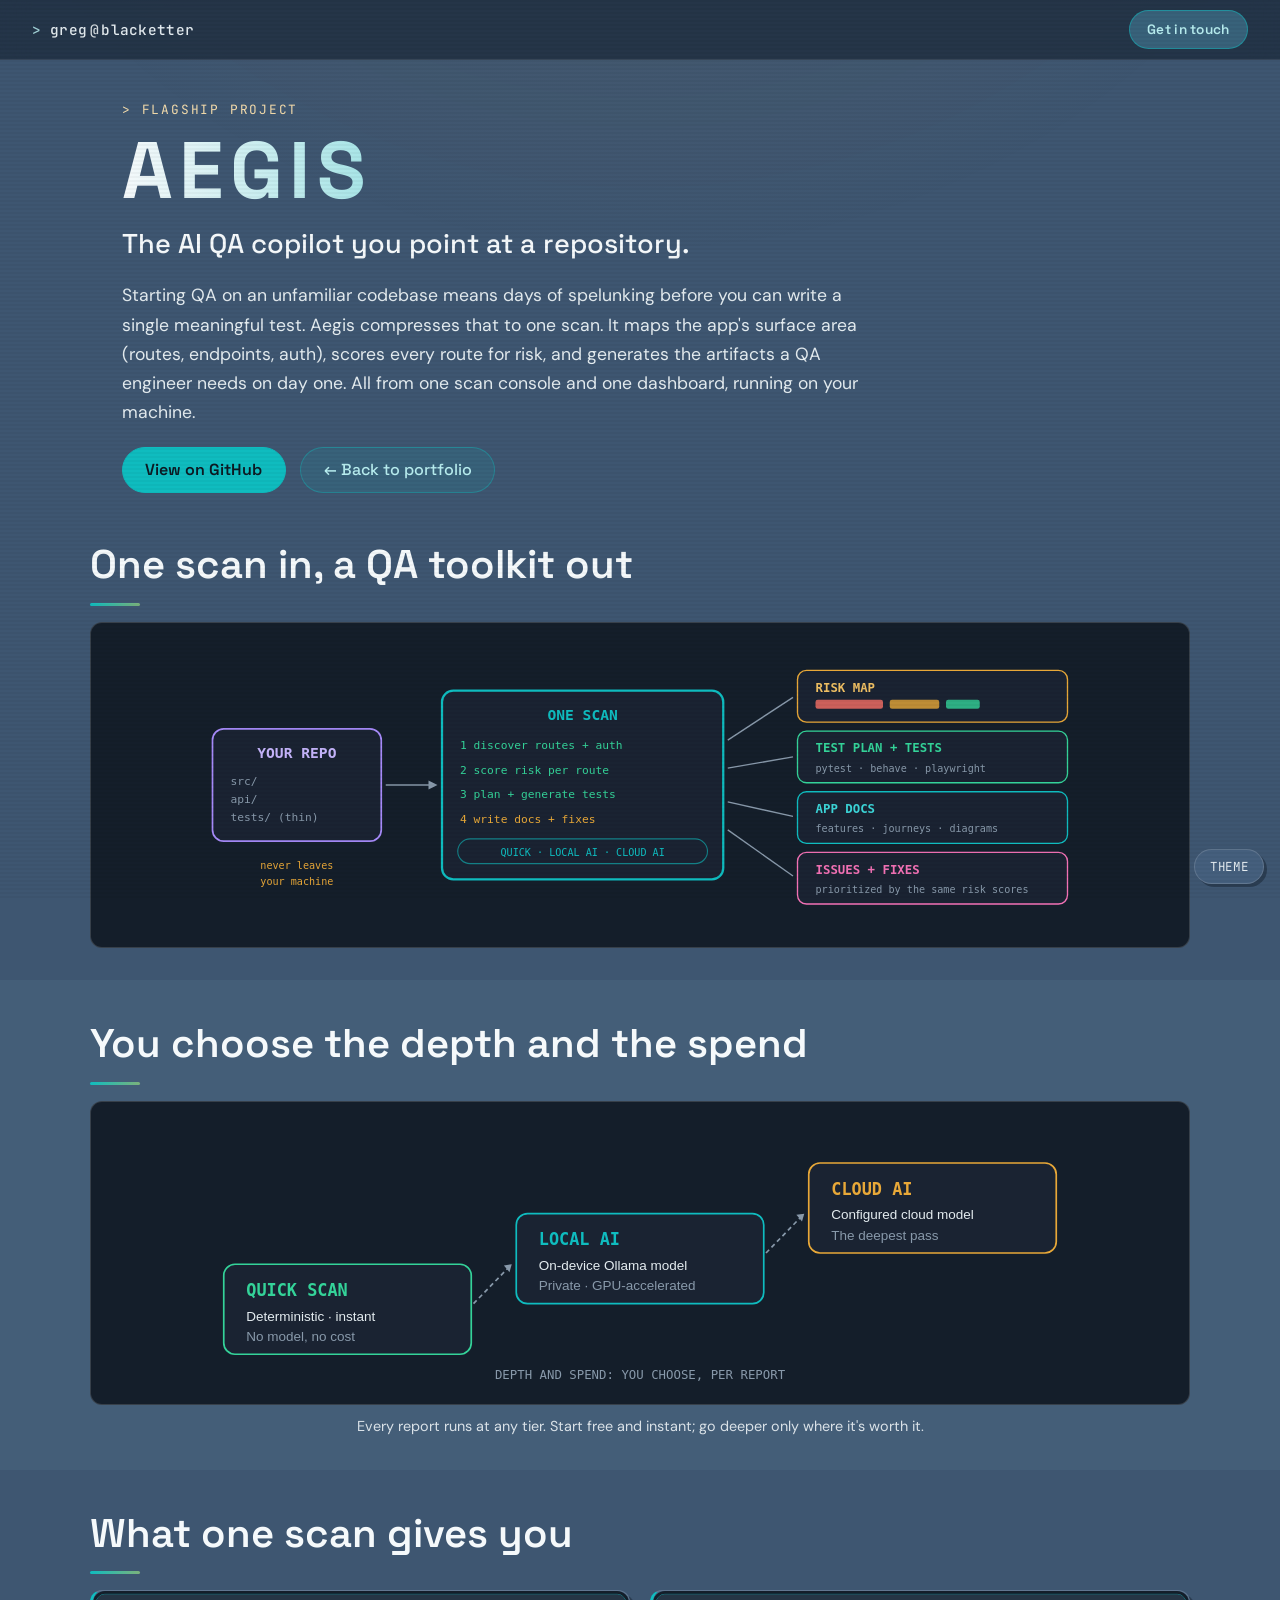
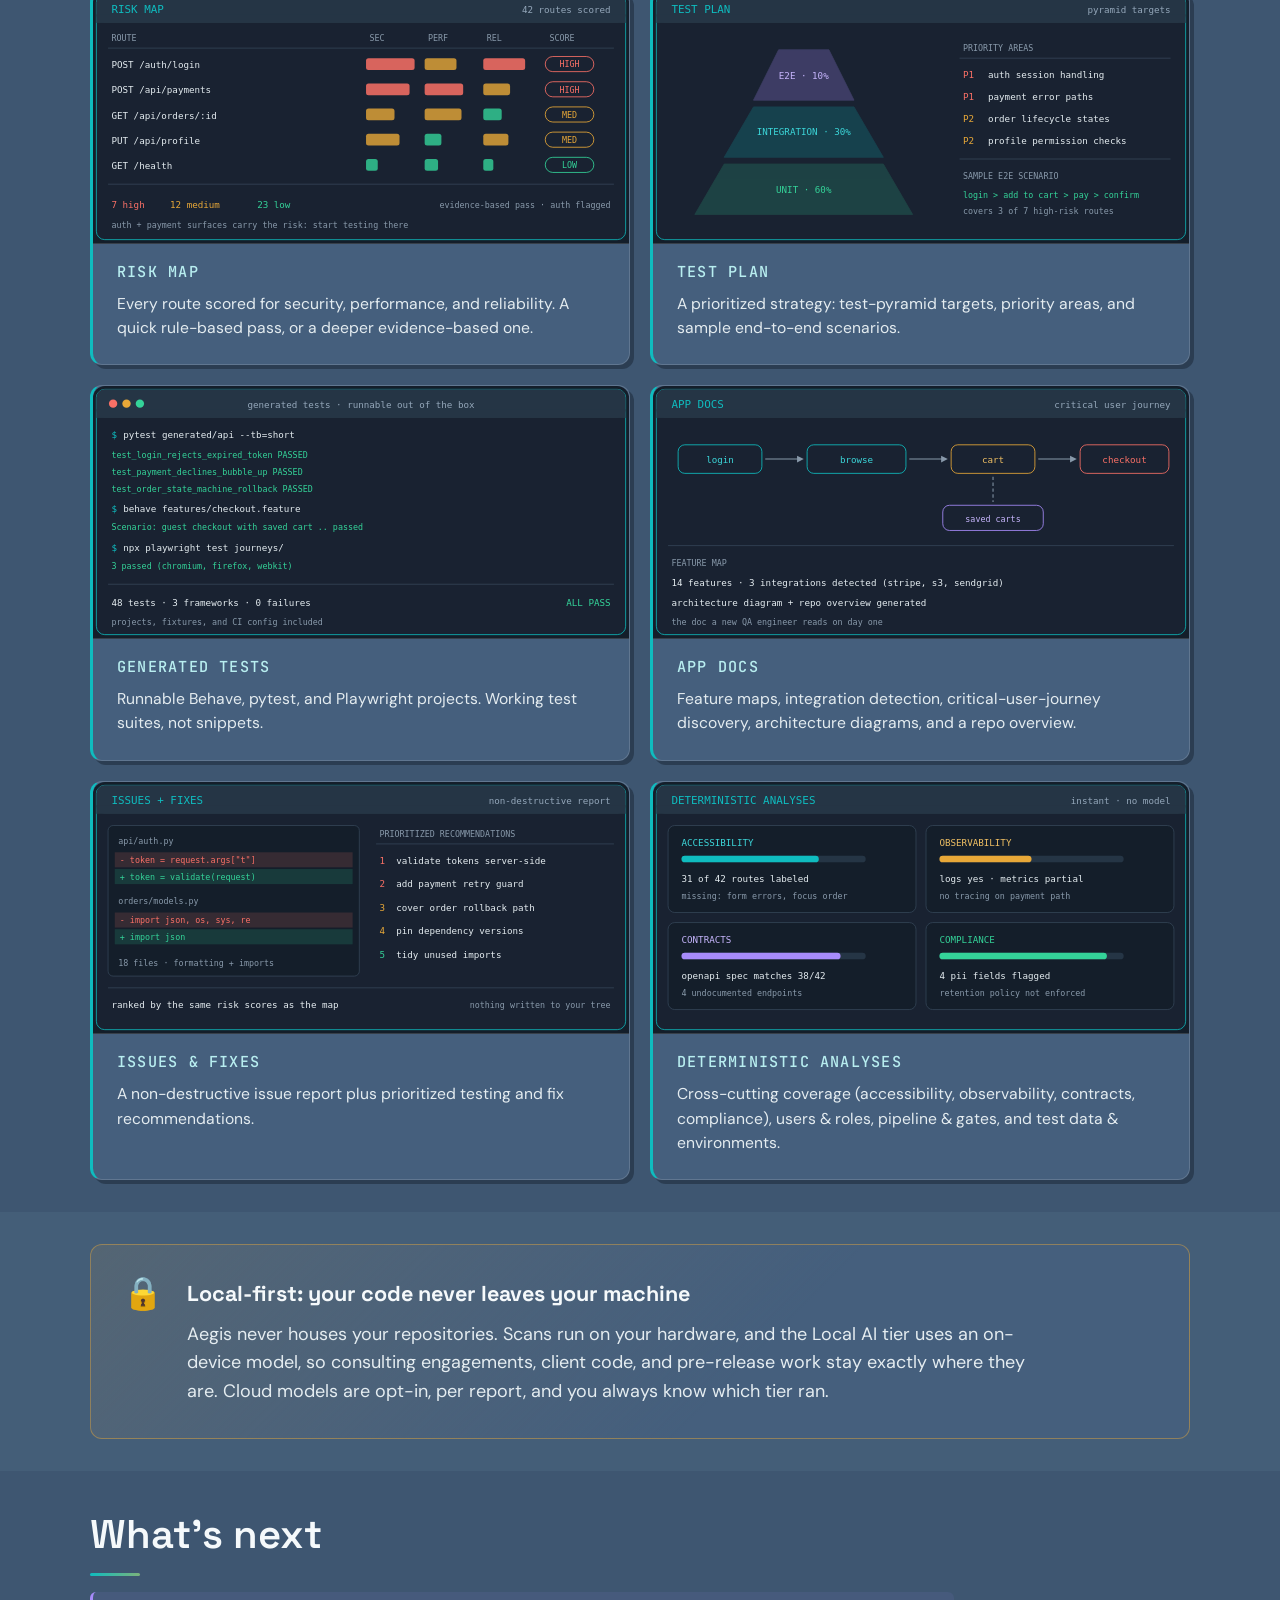
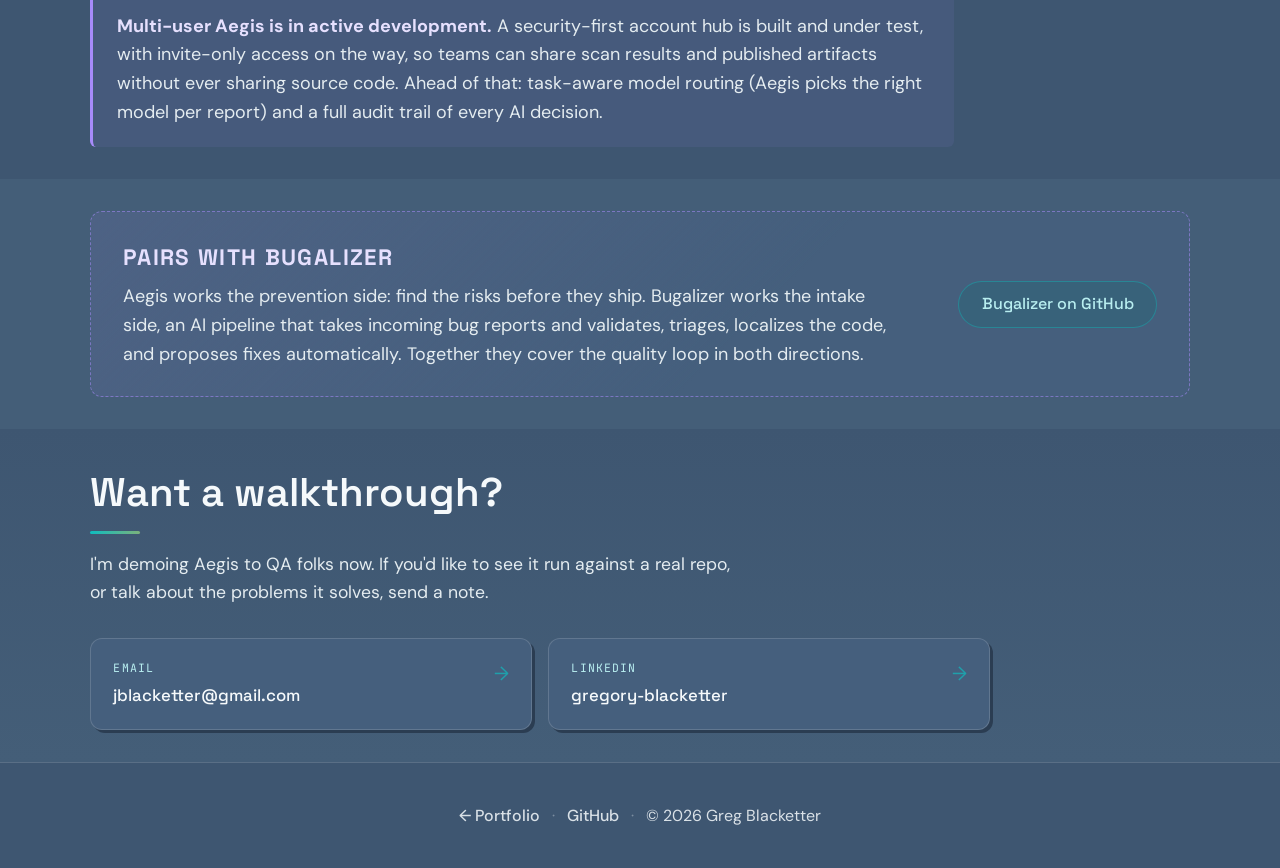
==== aegis.html @ 6519658f "Impl review r1 fixes: header-bar contrast, compliance quadrant, orphaned rule - Title-bar muted text" ====
<!DOCTYPE html>
<html lang="en">
<head>
  <meta charset="UTF-8">
  <meta name="viewport" content="width=device-width, initial-scale=1.0">
  <title>Aegis | the AI QA copilot you point at a repository</title>
  <meta name="description" content="Aegis scans a repository and generates what a QA engineer needs on day one: a risk map, a prioritized test plan, runnable test automation, and product docs. Local-first: your code never leaves your machine.">
  <meta property="og:title" content="Aegis | the AI QA copilot you point at a repository">
  <meta property="og:description" content="One scan: risk map, test plan, runnable tests, and app docs. Local-first AI at the depth you choose.">
  <meta property="og:type" content="website">
  <link rel="icon" href="data:image/svg+xml,%3Csvg xmlns='http://www.w3.org/2000/svg' viewBox='0 0 32 32'%3E%3Crect width='32' height='32' rx='6' fill='%23141e2a'/%3E%3Ctext x='6' y='23' font-family='monospace' font-size='18' fill='%230fbcbf'%3E%26gt;%3C/text%3E%3Crect x='19' y='9' width='7' height='15' fill='%230fbcbf' opacity='0.8'/%3E%3C/svg%3E">
  <link rel="preconnect" href="https://fonts.googleapis.com">
  <link rel="preconnect" href="https://fonts.gstatic.com" crossorigin>
  <link href="https://fonts.googleapis.com/css2?family=DM+Sans:ital,opsz,wght@0,9..40,300;0,9..40,400;0,9..40,500;1,9..40,400&family=JetBrains+Mono:wght@400;500&family=Space+Grotesk:wght@400;500;600;700&display=swap" rel="stylesheet">
  <link rel="stylesheet" href="css/style.css">
  <script>
    /* Pre-paint theme bootstrap: must run inline before first paint (same 3 lines on both pages) */
    (function(){try{var t=localStorage.getItem('gb-theme');if(['charcoal','mist','paper','crt'].indexOf(t)>=0){document.documentElement.setAttribute('data-theme',t);}}catch(e){}})();
  </script>
  <style>
    /* --- Aegis detail page --- */
    .aegis-hero {
      max-width: 1100px;
      margin: 0 auto;
      padding: 4.5rem 2rem 2.5rem;
      text-align: left;
    }
    .aegis-hero__eyebrow {
      font-family: var(--font-mono);
      font-size: 0.8rem;
      text-transform: uppercase;
      letter-spacing: 0.14em;
      color: var(--link-2);
      margin-bottom: 0.6rem;
    }
    .aegis-hero__name {
      font-family: var(--font-heading);
      font-size: clamp(3rem, 8vw, 5rem);
      font-weight: 700;
      text-transform: uppercase;
      letter-spacing: 0.08em;
      line-height: 1;
      background: linear-gradient(90deg, var(--ink-heading) 0%, var(--accent) 70%);
      -webkit-background-clip: text;
      background-clip: text;
      -webkit-text-fill-color: transparent;
      margin-bottom: 0.75rem;
    }
    .aegis-hero__tagline {
      font-family: var(--font-heading);
      font-size: clamp(1.3rem, 3vw, 1.7rem);
      font-weight: 500;
      color: var(--ink-heading);
      margin-bottom: 1rem;
      max-width: 34ch;
    }
    .aegis-hero__desc {
      font-size: 1.1rem;
      line-height: 1.65;
      color: var(--ink);
      max-width: 62ch;
      margin-bottom: 1.5rem;
    }
    .aegis-hero__ctas { display: flex; flex-wrap: wrap; gap: 0.9rem; }

    .artifact-grid {
      display: grid;
      grid-template-columns: repeat(2, 1fr);
      gap: 1.25rem;
    }
    @media (max-width: 768px) {
      .artifact-grid { grid-template-columns: 1fr; }
    }
    .artifact {
      background: var(--bg-card);
      border: 1px solid var(--border);
      border-left: 3px solid var(--accent);
      border-radius: var(--radius);
      padding: 1.5rem;
      box-shadow: 4px 4px 0 var(--shadow-block);
    }
    .artifact__vis {
      margin: -1.5rem -1.5rem 1rem -1.5rem;
      border-radius: var(--radius) var(--radius) 0 0;
      overflow: hidden;
      background: var(--surface-deep);
      border-bottom: 1px solid var(--border);
    }
    .artifact__vis img { width: 100%; height: auto; display: block; }
    .artifact__name {
      font-family: var(--font-mono);
      font-size: 0.95rem;
      font-weight: 500;
      text-transform: uppercase;
      letter-spacing: 0.08em;
      color: var(--link);
      margin-bottom: 0.5rem;
    }
    .artifact p { font-size: 0.98rem; color: var(--ink); line-height: 1.55; }

    .diagram {
      background: var(--surface-deep);
      border: 1px solid var(--border);
      border-radius: var(--radius);
      padding: 1.5rem;
      overflow-x: auto;
    }
    .diagram img { width: 100%; max-width: 900px; height: auto; display: block; margin: 0 auto; }
    .diagram-caption {
      font-size: 0.9rem;
      color: var(--ink-muted);
      margin-top: 0.9rem;
      text-align: center;
    }

    .local-first {
      display: grid;
      grid-template-columns: auto 1fr;
      gap: 1.5rem;
      align-items: start;
      background: linear-gradient(135deg, color-mix(in srgb, var(--accent-2) 10%, transparent) 0%, var(--bg-card) 60%);
      border: 1px solid color-mix(in srgb, var(--accent-2) 45%, transparent);
      border-radius: var(--radius);
      padding: 2rem;
    }
    .local-first__icon { font-size: 2rem; line-height: 1; }
    .local-first h3 {
      font-family: var(--font-heading);
      font-size: 1.35rem;
      color: var(--ink-heading);
      margin-bottom: 0.5rem;
    }
    .local-first p { color: var(--ink); line-height: 1.6; max-width: 70ch; }


    .roadmap-note {
      border-left: 3px solid var(--accent-3);
      background: color-mix(in srgb, var(--accent-3) 8%, transparent);
      border-radius: var(--radius-sm);
      padding: 1.25rem 1.5rem;
      max-width: 72ch;
    }
    .roadmap-note p { color: var(--ink); line-height: 1.6; }
    .roadmap-note strong { color: var(--link-3); }

    .companion-band {
      display: grid;
      grid-template-columns: 1fr auto;
      gap: 1.5rem;
      align-items: center;
      background: linear-gradient(135deg, color-mix(in srgb, var(--accent-3) 10%, transparent) 0%, var(--bg-card) 60%);
      border: 1px dashed color-mix(in srgb, var(--accent-3) 55%, transparent);
      border-radius: var(--radius);
      padding: 1.75rem 2rem;
    }
    .companion-band h3 {
      font-family: var(--font-heading);
      font-size: 1.4rem;
      text-transform: uppercase;
      letter-spacing: 0.06em;
      color: var(--link-3);
      margin-bottom: 0.4rem;
    }
    .companion-band p { color: var(--ink); line-height: 1.6; max-width: 65ch; }
    @media (max-width: 768px) {
      .companion-band { grid-template-columns: 1fr; }
      .local-first { grid-template-columns: 1fr; }
    }

    /* Vertical rhythm: this page runs tighter than the landing page */
    .section { padding: 2rem; }
    .section__heading { margin-bottom: 1rem; }
    .section__heading::after { margin-top: 0.35rem; }
    .aegis-hero { padding: 2.5rem 2rem 0.5rem; }
    .aegis-hero__desc { margin-bottom: 1.25rem; }
    .diagram { padding: 1rem; }
    .diagram-caption { margin-top: 0.6rem; }
  </style>
</head>
<body>

  <!-- Top nav -->
  <nav class="topbar" aria-label="Primary">
    <a class="topbar__brand" href="index.html">
      <span class="topbar__prompt">&gt;</span>
      <span class="topbar__name">greg</span><span class="topbar__at">@</span><span class="topbar__host">blacketter</span>
    </a>
    <a class="topbar__cta" href="index.html#contact">Get in touch</a>
  </nav>

  <!-- Hero -->
  <header class="aegis-hero">
    <p class="aegis-hero__eyebrow"><span aria-hidden="true">&gt;</span> Flagship project</p>
    <h1 class="aegis-hero__name">Aegis</h1>
    <p class="aegis-hero__tagline">The AI QA copilot you point at a repository.</p>
    <p class="aegis-hero__desc">
      Starting QA on an unfamiliar codebase means days of spelunking before you can write a single
      meaningful test. Aegis compresses that to one scan. It maps the app's surface area
      (routes, endpoints, auth), scores every route for risk, and generates the artifacts a QA
      engineer needs on day one. All from one scan console and one dashboard, running on your machine.
    </p>
    <div class="aegis-hero__ctas">
      <a class="hero__cta hero__cta--primary" href="https://github.com/jblacketter/aegis" target="_blank" rel="noopener noreferrer">View on GitHub</a>
      <a class="hero__cta" href="index.html">&larr; Back to portfolio</a>
    </div>
  </header>

  <!-- Flow diagram -->
  <section class="section">
    <div class="section__inner">
      <h2 class="section__heading reveal">One scan in, a QA toolkit out</h2>
      <div class="diagram reveal">
        <img src="images/aegis-flow.svg?v=2" alt="Diagram: your repository feeds one Aegis scan, which discovers routes and auth, scores risk, generates tests, and writes docs, producing a risk map, test plan with runnable tests, app docs, and prioritized issues and fixes.">
      </div>
    </div>
  </section>

  <!-- Tiers -->
  <section class="section section--alt">
    <div class="section__inner">
      <h2 class="section__heading reveal">You choose the depth and the spend</h2>
      <div class="diagram reveal">
        <img src="images/aegis-tiers.svg" alt="Diagram: three tiers rising like a ladder: Quick Scan (deterministic, instant), Local AI (on-device Ollama model), Cloud AI (configured cloud model, the deepest pass).">
      </div>
      <p class="diagram-caption">Every report runs at any tier. Start free and instant; go deeper only where it's worth it.</p>
    </div>
  </section>

  <!-- Artifacts -->
  <section class="section">
    <div class="section__inner">
      <h2 class="section__heading reveal">What one scan gives you</h2>
      <div class="artifact-grid">
        <div class="artifact reveal">
          <div class="artifact__vis"><img src="images/aegis-vis-riskmap.svg" alt="Risk Map report: routes listed with security, performance, and reliability severity bars; 7 high, 12 medium, 23 low, with auth and payment surfaces flagged." loading="lazy"></div>
          <div class="artifact__name">Risk Map</div>
          <p>Every route scored for security, performance, and reliability. A quick rule-based pass, or a deeper evidence-based one.</p>
        </div>
        <div class="artifact reveal">
          <div class="artifact__vis"><img src="images/aegis-vis-testplan.svg" alt="Test Plan report: a test pyramid targeting 60 percent unit, 30 percent integration, 10 percent end to end, next to prioritized areas and a sample checkout scenario." loading="lazy"></div>
          <div class="artifact__name">Test Plan</div>
          <p>A prioritized strategy: test-pyramid targets, priority areas, and sample end-to-end scenarios.</p>
        </div>
        <div class="artifact reveal">
          <div class="artifact__vis"><img src="images/aegis-vis-tests.svg" alt="Terminal running the generated suites: pytest, behave, and playwright all passing, 48 tests across 3 frameworks." loading="lazy"></div>
          <div class="artifact__name">Generated Tests</div>
          <p>Runnable Behave, pytest, and Playwright projects. Working test suites, not snippets.</p>
        </div>
        <div class="artifact reveal">
          <div class="artifact__vis"><img src="images/aegis-vis-appdocs.svg" alt="App Docs: a critical user journey graph from login through checkout, plus a feature map noting 14 features and 3 detected integrations." loading="lazy"></div>
          <div class="artifact__name">App Docs</div>
          <p>Feature maps, integration detection, critical-user-journey discovery, architecture diagrams, and a repo overview.</p>
        </div>
        <div class="artifact reveal">
          <div class="artifact__vis"><img src="images/aegis-vis-fixes.svg" alt="Issues and Fixes report: a non-destructive diff of formatting and import cleanups beside five recommendations ranked by risk score." loading="lazy"></div>
          <div class="artifact__name">Issues &amp; Fixes</div>
          <p>A non-destructive issue report plus prioritized testing and fix recommendations.</p>
        </div>
        <div class="artifact reveal">
          <div class="artifact__vis"><img src="images/aegis-vis-analyses.svg" alt="Deterministic analyses grid: accessibility, observability, contracts, and compliance, each with a progress bar and findings." loading="lazy"></div>
          <div class="artifact__name">Deterministic Analyses</div>
          <p>Cross-cutting coverage (accessibility, observability, contracts, compliance), users &amp; roles, pipeline &amp; gates, and test data &amp; environments.</p>
        </div>
      </div>
    </div>
  </section>

  <!-- Local-first -->
  <section class="section section--alt">
    <div class="section__inner">
      <div class="local-first reveal">
        <div class="local-first__icon" aria-hidden="true">&#128274;</div>
        <div>
          <h3>Local-first: your code never leaves your machine</h3>
          <p>
            Aegis never houses your repositories. Scans run on your hardware, and the Local AI tier
            uses an on-device model, so consulting engagements, client code, and pre-release work
            stay exactly where they are. Cloud models are opt-in, per report, and you always know
            which tier ran.
          </p>
        </div>
      </div>
    </div>
  </section>

  <!-- What's next -->
  <section class="section">
    <div class="section__inner">
      <h2 class="section__heading reveal">What's next</h2>
      <div class="roadmap-note reveal">
        <p>
          <strong>Multi-user Aegis is in active development.</strong> A security-first account hub
          is built and under test, with invite-only access on the way, so teams can share scan
          results and published artifacts without ever sharing source code. Ahead of that:
          task-aware model routing (Aegis picks the right model per report) and a full audit trail
          of every AI decision.
        </p>
      </div>
    </div>
  </section>

  <!-- Companion -->
  <section class="section section--alt">
    <div class="section__inner">
      <div class="companion-band reveal">
        <div>
          <h3>Pairs with Bugalizer</h3>
          <p>
            Aegis works the prevention side: find the risks before they ship. Bugalizer works the
            intake side, an AI pipeline that takes incoming bug reports and validates, triages,
            localizes the code, and proposes fixes automatically. Together they cover the quality
            loop in both directions.
          </p>
        </div>
        <a class="hero__cta" href="https://github.com/jblacketter/bugalizer" target="_blank" rel="noopener noreferrer">Bugalizer on GitHub</a>
      </div>
    </div>
  </section>

  <!-- Contact -->
  <section class="section section--contact" id="contact">
    <div class="section__inner">
      <h2 class="section__heading reveal">Want a walkthrough?</h2>
      <p class="contact__subheading reveal">
        I'm demoing Aegis to QA folks now. If you'd like to see it run against a real repo, or talk
        about the problems it solves, send a note.
      </p>
      <div class="contact__links reveal">
        <a class="contact-link" href="mailto:jblacketter@gmail.com">
          <span class="contact-link__label">Email</span>
          <span class="contact-link__value">jblacketter@gmail.com</span>
          <span class="contact-link__arrow" aria-hidden="true">&rarr;</span>
        </a>
        <a class="contact-link" href="https://www.linkedin.com/in/gregory-blacketter-5093364" target="_blank" rel="noopener noreferrer">
          <span class="contact-link__label">LinkedIn</span>
          <span class="contact-link__value">gregory-blacketter</span>
          <span class="contact-link__arrow" aria-hidden="true">&rarr;</span>
        </a>
      </div>
    </div>
  </section>

  <!-- Footer -->
  <footer class="footer">
    <div class="footer__inner">
      <a class="footer__link" href="index.html">&larr; Portfolio</a>
      <span class="footer__sep">&middot;</span>
      <a class="footer__link" href="https://github.com/jblacketter" target="_blank" rel="noopener noreferrer">GitHub</a>
      <span class="footer__sep">&middot;</span>
      <span class="footer__copy">&copy; 2026 Greg Blacketter</span>
    </div>
  </footer>

  <script src="js/theme.js"></script>
  <script>
    // Reuse the reveal-on-scroll pattern without loading the landing page's data renderer
    (function () {
      var els = document.querySelectorAll('.reveal');
      if (window.matchMedia('(prefers-reduced-motion: reduce)').matches) {
        els.forEach(function (el) { el.classList.add('visible'); });
        return;
      }
      var observer = new IntersectionObserver(function (entries) {
        entries.forEach(function (entry) {
          if (entry.isIntersecting) {
            entry.target.classList.add('visible');
            observer.unobserve(entry.target);
          }
        });
      }, { threshold: 0.12, rootMargin: '0px 0px -40px 0px' });
      els.forEach(function (el) { observer.observe(el); });
    })();
  </script>
</body>
</html>
---- css/style.css ----
/* ===================================================
   Greg Blacketter · Portfolio Showcase
   Dark theme · Categorized grid · Terminal aesthetic
   Space Grotesk + DM Sans + JetBrains Mono
   =================================================== */

/* --- Custom Properties --- */
:root {
  --bg:          #3e5671;
  --bg-card:     #455f7d;
  --bg-card-hover: #4f6b8b;
  --bg-alt:      #445e78;
  --accent:      #0fbcbf;
  --accent-glow: color-mix(in srgb, var(--accent) 30%, transparent);
  --accent-2:    #e8a838;
  --accent-2-glow: color-mix(in srgb, var(--accent-2) 30%, transparent);
  --accent-3:    #a78bfa;
  --accent-3-glow: color-mix(in srgb, var(--accent-3) 30%, transparent);
  --ink:         #e4ecf0;
  --ink-muted:   rgba(245, 249, 251, 0.85);
  --ink-heading: #f5f9fb;
  --border:      rgba(255, 255, 255, 0.15);
  --border-soft: rgba(255, 255, 255, 0.08);
  --link:        #b8eef0;
  --link-2:      #f8dfae;
  --link-3:      #e6e0fe;
  --on-accent:   #0d1a23;
  --on-accent-2: #1a1408;
  --surface-deep: #141e2a;
  --topbar-bg:   rgba(30, 44, 62, 0.78);
  --hero-grad-1: #4a6e8a;
  --hero-grad-2: #3d6655;
  --hero-grad-3: #5a4a7a;
  --cat-dev-qa:  #0fbcbf;
  --cat-tools:   #e8a838;
  --cat-fun:     #a78bfa;
  --cat-dev-qa-text: #3cd6d9;
  --cat-tools-text:  #efbf63;
  --cat-fun-text:    #c6b5fc;
  --cat-dev-qa-text-sm: #b8eef0;
  --cat-tools-text-sm:  #f8dfae;
  --cat-fun-text-sm:    #e6e0fe;
  --shadow-block: #2b3d52;
  --particle-1: #0fbcbf;
  --particle-2: #e8a838;
  --particle-3: #a78bfa;
  --particle-4: #34d399;
  --particle-5: #60a5fa;
  --particle-6: #f472b6;
  --particle-link: 15, 188, 191;
  --radius:      12px;
  --radius-sm:   6px;
  --font-heading: 'Space Grotesk', sans-serif;
  --font-body:    'DM Sans', sans-serif;
  --font-mono:    'JetBrains Mono', monospace;
  --transition:  0.25s ease;
}

/* --- Reset & Base --- */
*, *::before, *::after { box-sizing: border-box; margin: 0; padding: 0; }

html {
  scroll-behavior: smooth;
  -webkit-text-size-adjust: 100%;
}

body {
  font-family: var(--font-body);
  font-size: 18px;
  line-height: 1.6;
  color: var(--ink);
  background: var(--bg);
  -webkit-font-smoothing: antialiased;
}

/* Subtle CRT scanlines overlay */
body::before {
  content: '';
  position: fixed;
  inset: 0;
  pointer-events: none;
  z-index: 9999;
  background: repeating-linear-gradient(
    0deg,
    transparent,
    transparent 2px,
    rgba(0, 0, 0, 0.03) 2px,
    rgba(0, 0, 0, 0.03) 4px
  );
  animation: scanlines 8s linear infinite;
}

@keyframes scanlines {
  0%   { background-position: 0 0; }
  100% { background-position: 0 100px; }
}

/* Ambient glow at top of page */
body::after {
  content: '';
  position: fixed;
  top: -50%;
  left: 50%;
  width: 120vw;
  height: 80vh;
  transform: translateX(-50%);
  pointer-events: none;
  z-index: -1;
  background: radial-gradient(
    ellipse at 50% 0%,
    color-mix(in srgb, var(--accent) 8%, transparent) 0%,
    color-mix(in srgb, var(--accent-2) 4%, transparent) 40%,
    transparent 70%
  );
  animation: ambientPulse 8s ease-in-out infinite alternate;
}

@keyframes ambientPulse {
  0%   { opacity: 0.6; }
  100% { opacity: 1; }
}

a {
  color: var(--link);
  text-decoration: none;
  transition: color var(--transition);
}
a:hover { color: var(--link-2); }

/* --- Scroll Reveal with staggered delays --- */
.reveal {
  opacity: 0;
  transform: translateY(28px);
  transition: opacity 0.7s cubic-bezier(0.22, 1, 0.36, 1), transform 0.7s cubic-bezier(0.22, 1, 0.36, 1);
}
.reveal.visible {
  opacity: 1;
  transform: translateY(0);
}

/* Staggered entrance for cards in the grid */
.card.reveal { transition-delay: var(--reveal-delay, 0s); }

@media (prefers-reduced-motion: reduce) {
  .reveal { opacity: 1; transform: none; transition: none; }
  .card.reveal { transition-delay: 0s; }
  body::before, body::after { animation: none; }
  .hero__bg::before { animation: none; }
  .hero__name { animation: none; }
  .hero__cta { animation: none; }
  .focus-card { animation: none; }
  .focus-card.reveal { transition-delay: 0s; }
  .card::before { animation: none; opacity: 0.5; }
  .section__heading::after { animation: none; }
  .badge--progress::after { animation: none; }
  .category-label__cursor { animation: none; }
}

/* ===================================================
   HERO · left 1/3 identity, right 2/3 particles
   =================================================== */
.hero {
  position: relative;
  display: grid;
  grid-template-columns: 1fr 2fr;
  overflow: hidden;
}

.hero__bg {
  position: absolute;
  inset: 0;
  background: linear-gradient(
    135deg,
    var(--hero-grad-1) 0%,
    var(--bg) 30%,
    var(--hero-grad-2) 55%,
    var(--hero-grad-3) 75%,
    var(--bg) 100%
  );
  background-size: 100% 100%;
  z-index: 0;
}

/* Conic gradient orbit overlay in hero */
.hero__bg::before {
  content: '';
  position: absolute;
  inset: -50%;
  background: conic-gradient(
    from 200deg,
    color-mix(in srgb, var(--accent) 8%, transparent),
    color-mix(in srgb, var(--accent-2) 6%, transparent),
    color-mix(in srgb, var(--accent-3) 6%, transparent),
    color-mix(in srgb, var(--accent) 8%, transparent)
  );
}

.hero__left {
  position: relative;
  z-index: 1;
  display: flex;
  flex-direction: column;
  justify-content: center;
  padding: 2rem 2rem 2rem clamp(1.5rem, 4vw, 4rem);
}

.hero__right {
  position: relative;
  z-index: 1;
}

.hero__canvas {
  position: absolute;
  inset: 0;
  width: 100%;
  height: 100%;
}

.hero__name {
  font-family: var(--font-heading);
  font-size: clamp(2.5rem, 5.5vw, 4rem);
  font-weight: 700;
  line-height: 1.1;
  margin-bottom: 0.2rem;
  background: linear-gradient(135deg, var(--ink-heading) 0%, var(--accent) 50%, var(--accent-2) 100%);
  background-size: 200% 200%;
  -webkit-background-clip: text;
  -webkit-text-fill-color: transparent;
  background-clip: text;
  animation: nameShimmer 6s ease-in-out infinite alternate;
}

@keyframes nameShimmer {
  0%   { background-position: 0% 50%; }
  100% { background-position: 100% 50%; }
}

.hero__location {
  font-family: var(--font-body);
  font-size: 0.95rem;
  color: var(--ink-muted);
  letter-spacing: 0.08em;
  text-transform: uppercase;
  margin-bottom: 0.75rem;
}

.hero__title {
  font-family: var(--font-heading);
  font-size: clamp(1.35rem, 2.8vw, 1.85rem);
  font-weight: 600;
  color: var(--ink-heading);
  line-height: 1.25;
  max-width: 520px;
  margin-bottom: 0.9rem;
}

.hero__tagline {
  font-size: 1.05rem;
  color: var(--ink-muted);
  max-width: 460px;
  margin-bottom: 1.25rem;
  line-height: 1.55;
}

.hero__ctas {
  display: flex;
  flex-wrap: wrap;
  gap: 0.75rem;
  align-items: center;
}

.hero__cta {
  display: inline-flex;
  align-items: center;
  gap: 0.5rem;
  padding: 0.6rem 1.4rem;
  border-radius: 999px;
  background: color-mix(in srgb, var(--accent) 12%, var(--bg));
  border: 1px solid color-mix(in srgb, var(--accent) 40%, transparent);
  color: var(--link);
  font-family: var(--font-heading);
  font-size: 1rem;
  font-weight: 500;
  transition: all 0.35s cubic-bezier(0.22, 1, 0.36, 1);
  width: fit-content;
  animation: bob 3.5s ease-in-out infinite;
}

@keyframes bob {
  0%, 100% { transform: translateY(0); }
  50%      { transform: translateY(-3px); }
}

.hero__cta:hover {
  background: color-mix(in srgb, var(--accent) 20%, var(--bg));
  border-color: var(--accent);
  box-shadow: 0 0 28px var(--accent-glow), 0 0 8px color-mix(in srgb, var(--accent) 15%, transparent);
  color: var(--link);
  transform: translateY(-3px) scale(1.03);
  animation-play-state: paused;
}

.hero__cta--primary {
  background: var(--accent);
  border-color: var(--accent);
  color: var(--on-accent);
  font-weight: 600;
  animation: bob 3.5s ease-in-out infinite, pulseGlow 4s ease-in-out infinite;
}

.hero__cta--primary:hover {
  background: var(--accent-2);
  border-color: var(--accent-2);
  color: var(--on-accent-2);
  box-shadow: 0 0 32px var(--accent-2-glow), 0 0 10px color-mix(in srgb, var(--accent-2) 20%, transparent);
}

@keyframes pulseGlow {
  0%, 100% { box-shadow: 0 0 0 0 color-mix(in srgb, var(--accent) 0%, transparent); }
  50%      { box-shadow: 0 0 22px var(--accent-glow); }
}

@media (prefers-reduced-motion: reduce) {
  .hero__cta--primary { animation: none; }
}

.hero__github-icon { flex-shrink: 0; }

/* ===================================================
   CURRENT FOCUS (inside hero__right)
   =================================================== */
.hero__focus {
  position: relative;
  z-index: 2;
  padding: 2rem 2rem 2rem 1rem;
  display: flex;
  flex-direction: column;
  justify-content: center;
  height: 100%;
}

.hero__focus-heading {
  font-family: var(--font-heading);
  font-size: 1.25rem;
  font-weight: 600;
  color: var(--ink-heading);
  margin-bottom: 1rem;
  text-transform: uppercase;
  letter-spacing: 0.06em;
  opacity: 0.7;
}

.focus__grid {
  display: flex;
  flex-direction: column;
  gap: 0.75rem;
}

.focus-card {
  background: color-mix(in srgb, var(--bg-card) 75%, transparent);
  backdrop-filter: blur(10px);
  -webkit-backdrop-filter: blur(10px);
  border: 1px solid var(--border);
  border-radius: var(--radius);
  padding: 1rem 1.25rem;
  border-left: 3px solid var(--accent-2);
  transition: transform 0.35s cubic-bezier(0.22, 1, 0.36, 1), box-shadow 0.35s ease;
  animation: drift var(--drift-speed, 6s) ease-in-out infinite alternate;
  animation-delay: var(--drift-delay, 0s);
}

.focus-card:nth-child(1) { --drift-speed: 5.5s; --drift-delay: 0s; }
.focus-card:nth-child(2) { --drift-speed: 6.5s; --drift-delay: 1.2s; }
.focus-card:nth-child(3) { --drift-speed: 7s; --drift-delay: 2.4s; }

@keyframes drift {
  0%   { transform: translateY(0); }
  100% { transform: translateY(-4px); }
}

.focus-card:hover {
  transform: translateY(-6px) !important;
  box-shadow: 0 8px 28px rgba(0, 0, 0, 0.3), 0 0 16px color-mix(in srgb, var(--accent-2) 15%, transparent);
}

.focus-card__title {
  font-family: var(--font-heading);
  font-size: 1.15rem;
  font-weight: 600;
  color: var(--ink-heading);
  margin-bottom: 0.25rem;
}

.focus-card__desc {
  font-size: 0.95rem;
  color: var(--ink);
  line-height: 1.5;
}

/* Staggered entrance for focus cards */
.focus-card.reveal:nth-child(1) { transition-delay: 0.1s; }
.focus-card.reveal:nth-child(2) { transition-delay: 0.25s; }
.focus-card.reveal:nth-child(3) { transition-delay: 0.4s; }

/* ===================================================
   SECTIONS (shared)
   =================================================== */
.section {
  padding: 4rem 2rem;
}

.section--alt {
  background: var(--bg-alt);
}

.section__inner {
  max-width: 1100px;
  margin: 0 auto;
}

.section__inner--wide {
  max-width: 1280px;
}

.section__heading {
  font-family: var(--font-heading);
  font-size: clamp(1.75rem, 3.8vw, 2.5rem);
  font-weight: 600;
  color: var(--ink-heading);
  margin-bottom: 2rem;
  position: relative;
  display: inline-block;
}

.section__heading::after {
  content: '';
  display: block;
  width: 50px;
  height: 3px;
  background: linear-gradient(90deg, var(--accent), var(--accent-2));
  background-size: 200% 100%;
  border-radius: 2px;
  margin-top: 0.5rem;
  animation: gradientSlide 3s ease-in-out infinite alternate;
}

@keyframes gradientSlide {
  0%   { background-position: 0% 50%; }
  100% { background-position: 100% 50%; }
}

/* ===================================================
   CATEGORIZED PROJECT GRID
   3 cols × 8 rows explicit grid
   =================================================== */
.projects-layout {
  display: grid;
  grid-template-columns: repeat(3, 1fr);
  grid-template-rows: repeat(7, auto);
  gap: 1.25rem;
}

/* ===================================================
   CATEGORY LABELS · terminal prompt style
   =================================================== */
.category-label {
  display: flex;
  align-items: center;
  gap: 0;
  font-family: var(--font-mono);
  font-size: 1.3rem;
  font-weight: 700;
  text-transform: uppercase;
  letter-spacing: 0.08em;
  color: var(--cat-accent-text, var(--cat-accent, var(--accent)));
  padding: 0;
  align-self: end;
  background: color-mix(in srgb, var(--cat-accent, var(--accent)) 12%, var(--bg));
  border-radius: var(--radius-sm);
}

.category-label__prompt {
  opacity: 0.8;
  padding: 0.45rem 0.5rem 0.45rem 0.75rem;
}

.category-label__text {
  padding: 0.45rem 0.5rem;
}

.category-label__cursor {
  padding-right: 0.5rem;
}

.category-label__line {
  flex: 1;
  height: 0;
  border-top: 2px solid var(--cat-accent, var(--accent));
  opacity: 0.2;
  margin-right: 0.75rem;
}

.category-label__cursor {
  display: inline-block;
  width: 8px;
  height: 1.1em;
  background: var(--cat-accent, var(--accent));
  opacity: 0.6;
  animation: cursorBlink 1s step-end infinite;
  vertical-align: text-bottom;
  margin-left: 0.25rem;
}

@keyframes cursorBlink {
  0%, 100% { opacity: 0.6; }
  50%      { opacity: 0; }
}

/* ===================================================
   PROJECT CARDS
   =================================================== */
.card {
  position: relative;
  background: var(--bg-card);
  border: 1px solid var(--border);
  border-left: 3px solid var(--cat-accent, var(--accent));
  border-radius: var(--radius);
  padding: 1.75rem;
  display: flex;
  flex-direction: column;
  transition: transform 0.35s cubic-bezier(0.22, 1, 0.36, 1), box-shadow 0.35s ease, border-color var(--transition), background var(--transition);
  overflow: hidden;
}

.card:hover {
  transform: translateY(-6px) scale(1.02);
  box-shadow: 0 16px 48px rgba(0, 0, 0, 0.3), 0 0 24px var(--cat-glow, var(--accent-glow));
  border-color: var(--border);
  border-left-color: var(--cat-accent, var(--accent));
  background: var(--bg-card-hover);
}

/* Subtle glow pulse on card left border */
.card::before {
  content: '';
  position: absolute;
  left: -1px;
  top: 0;
  bottom: 0;
  width: 3px;
  background: var(--cat-accent, var(--accent));
  border-radius: var(--radius) 0 0 var(--radius);
  opacity: 0.5;
  animation: borderPulse 3s ease-in-out infinite alternate;
  animation-delay: var(--pulse-delay, 0s);
}

@keyframes borderPulse {
  0%   { opacity: 0.3; box-shadow: 0 0 4px var(--cat-glow, var(--accent-glow)); }
  100% { opacity: 0.8; box-shadow: 0 0 12px var(--cat-glow, var(--accent-glow)); }
}

/* Category accent tints on cards */
.card[data-category="dev-qa"], .category-label[data-category="dev-qa"] {
  --cat-accent: var(--cat-dev-qa);
  --cat-accent-text: var(--cat-dev-qa-text);
  --cat-accent-text-sm: var(--cat-dev-qa-text-sm);
  --cat-glow: color-mix(in srgb, var(--cat-dev-qa) 20%, transparent);
}
.card[data-category="tools"], .category-label[data-category="tools"] {
  --cat-accent: var(--cat-tools);
  --cat-accent-text: var(--cat-tools-text);
  --cat-accent-text-sm: var(--cat-tools-text-sm);
  --cat-glow: color-mix(in srgb, var(--cat-tools) 20%, transparent);
}
.card[data-category="fun"], .category-label[data-category="fun"] {
  --cat-accent: var(--cat-fun);
  --cat-accent-text: var(--cat-fun-text);
  --cat-accent-text-sm: var(--cat-fun-text-sm);
  --cat-glow: color-mix(in srgb, var(--cat-fun) 20%, transparent);
}
.card[data-category] {
  background: linear-gradient(135deg, color-mix(in srgb, var(--cat-accent) 8%, transparent) 0%, var(--bg-card) 60%);
}
.card[data-category]:hover {
  background: linear-gradient(135deg, color-mix(in srgb, var(--cat-accent) 14%, transparent) 0%, var(--bg-card-hover) 60%);
}

/* --- Featured card modifier --- */
.card--featured {
  border-left-width: 5px;
}

.card--featured::before {
  width: 5px;
}

/* --- Window dots (top-right decorative) --- */
.card__window-dots {
  position: absolute;
  top: 0.75rem;
  right: 0.75rem;
  display: flex;
  gap: 4px;
  opacity: 0.15;
  z-index: 2;
}

.card__window-dot {
  width: 7px;
  height: 7px;
  border-radius: 50%;
  background: var(--ink);
}

/* --- Project name (big uppercase header above title) --- */
.card__name {
  font-family: var(--font-heading);
  font-size: clamp(1.4rem, 2.2vw, 1.8rem);
  font-weight: 700;
  text-transform: uppercase;
  letter-spacing: 0.06em;
  line-height: 1.15;
  color: var(--cat-accent-text, var(--cat-accent, var(--accent)));
  margin-bottom: 0.35rem;
}

/* Card illustration image */
.card__image {
  margin: -1.75rem -1.75rem 1rem -1.75rem;
  border-radius: var(--radius) var(--radius) 0 0;
  overflow: hidden;
  background: var(--surface-deep);
  border-bottom: 1px solid var(--border);
}

.card__image img {
  width: 100%;
  height: auto;
  display: block;
  transition: transform 0.5s cubic-bezier(0.22, 1, 0.36, 1), filter 0.5s ease;
}

.card:hover .card__image img {
  transform: scale(1.03);
  filter: brightness(1.1);
}

.card__title {
  font-family: var(--font-heading);
  font-size: 1.15rem;
  font-weight: 600;
  color: var(--ink-heading);
  margin-bottom: 0.5rem;
}

/* Featured card gets larger title */
.card--featured .card__title {
  font-size: 1.35rem;
}

.card__badge {
  display: inline-block;
  font-family: var(--font-mono);
  font-size: 0.65rem;
  font-weight: 500;
  text-transform: uppercase;
  letter-spacing: 0.06em;
  padding: 0.15rem 0.5rem;
  border-radius: 999px;
  background: color-mix(in srgb, var(--accent-2) 8%, var(--bg));
  color: var(--link-2);
  margin-left: 0.5rem;
  vertical-align: middle;
}

/* Pulsing badge for in-progress items */
.badge--progress {
  position: relative;
  padding-right: 1.2rem;
}

.badge--progress::after {
  content: '';
  position: absolute;
  right: 0.45rem;
  top: 50%;
  transform: translateY(-50%);
  width: 5px;
  height: 5px;
  border-radius: 50%;
  background: var(--accent-2);
  animation: progressPulse 1.5s ease-in-out infinite;
}

@keyframes progressPulse {
  0%, 100% { opacity: 1; box-shadow: 0 0 0 0 color-mix(in srgb, var(--accent-2) 40%, transparent); }
  50%      { opacity: 0.4; box-shadow: 0 0 6px 2px color-mix(in srgb, var(--accent-2) 20%, transparent); }
}

.card__desc {
  font-size: 1.05rem;
  color: var(--ink);
  line-height: 1.55;
  margin-bottom: 0.5rem;
  flex: 1;
}

.card__impact {
  font-size: 0.95rem;
  color: var(--ink-muted);
  font-style: italic;
  margin-bottom: 1rem;
}

.card__tags {
  display: flex;
  flex-wrap: wrap;
  gap: 0.4rem;
  margin-bottom: 1.25rem;
}

.tag {
  font-family: var(--font-mono);
  font-size: 0.75rem;
  font-weight: 400;
  padding: 0.2rem 0.55rem;
  border-radius: 999px;
  background: color-mix(in srgb, var(--cat-accent, var(--accent)) 8%, var(--bg));
  color: var(--cat-accent-text-sm, var(--link));
  border: 1px solid color-mix(in srgb, var(--cat-accent, var(--accent)) 22%, transparent);
  transition: all var(--transition);
}

.tag:hover {
  background: color-mix(in srgb, var(--cat-accent, var(--accent)) 14%, var(--bg));
  box-shadow: 0 0 8px var(--cat-glow, var(--accent-glow));
}

.card__link {
  display: inline-flex;
  align-items: center;
  gap: 0.35rem;
  font-family: var(--font-heading);
  font-size: 1rem;
  font-weight: 500;
  color: var(--link-2);
  margin-top: auto;
  transition: color var(--transition);
}
.card__link:hover { color: var(--link); }
.card__link-arrow { transition: transform var(--transition); }
.card__link:hover .card__link-arrow { transform: translateX(3px); }

.card__link--disabled {
  color: var(--ink-muted);
  cursor: default;
  pointer-events: none;
}

/* ===================================================
   CATEGORY ZONE BORDERS (decorative dashed outlines)
   =================================================== */
.category-zone {
  position: relative;
  display: contents;
}

/* ===================================================
   DEMO PLACEHOLDER
   =================================================== */
.demo__placeholder {
  display: flex;
  flex-direction: column;
  align-items: center;
  justify-content: center;
  padding: 4rem 2rem;
  border: 2px dashed var(--border);
  border-radius: var(--radius);
  text-align: center;
}

.demo__icon {
  color: var(--ink-muted);
  margin-bottom: 1rem;
  opacity: 0.5;
}

.demo__text {
  font-family: var(--font-heading);
  font-size: 1.25rem;
  color: var(--ink-muted);
}

/* ===================================================
   FOOTER
   =================================================== */
.footer {
  padding: 2.5rem 2rem;
  border-top: 1px solid var(--border);
}

.footer__inner {
  max-width: 1100px;
  margin: 0 auto;
  display: flex;
  align-items: center;
  justify-content: center;
  gap: 0.75rem;
  font-size: 1rem;
  color: var(--ink-muted);
}

.footer__link { color: var(--ink-muted); font-weight: 500; }
.footer__link:hover { color: var(--link); }
.footer__sep { opacity: 0.4; }

/* ===================================================
   TOPBAR (persistent nav with contact CTA)
   =================================================== */
.topbar {
  position: sticky;
  top: 0;
  z-index: 100;
  display: flex;
  align-items: center;
  justify-content: space-between;
  padding: 0.65rem clamp(1rem, 3vw, 2rem);
  background: var(--topbar-bg);
  backdrop-filter: blur(14px);
  -webkit-backdrop-filter: blur(14px);
  border-bottom: 1px solid var(--border-soft);
  font-family: var(--font-mono);
  font-size: 0.9rem;
}

.topbar__brand {
  display: inline-flex;
  align-items: center;
  gap: 0.15rem;
  color: var(--ink);
  font-weight: 500;
  letter-spacing: 0.02em;
}

.topbar__brand:hover { color: var(--link); }

.topbar__prompt {
  color: var(--link);
  margin-right: 0.4rem;
  opacity: 0.85;
}

.topbar__at { color: var(--ink-muted); }
.topbar__host { color: var(--ink); }

.topbar__cta {
  display: inline-flex;
  align-items: center;
  padding: 0.45rem 1.1rem;
  border-radius: 999px;
  background: color-mix(in srgb, var(--accent) 12%, var(--bg));
  border: 1px solid color-mix(in srgb, var(--accent) 50%, transparent);
  color: var(--link);
  font-family: var(--font-heading);
  font-size: 0.85rem;
  font-weight: 600;
  letter-spacing: 0.02em;
  transition: all var(--transition);
}

.topbar__cta:hover {
  background: var(--accent);
  border-color: var(--accent);
  color: var(--on-accent);
  box-shadow: 0 0 20px var(--accent-glow);
}

/* ===================================================
   AVAILABILITY STRIP (hero)
   =================================================== */
.hero__availability {
  display: flex;
  flex-wrap: wrap;
  align-items: center;
  gap: 0.5rem;
  margin-bottom: 1.25rem;
  padding: 0.55rem 0.85rem;
  border-left: 2px solid var(--accent-2);
  background: color-mix(in srgb, var(--accent-2) 6%, transparent);
  border-radius: 0 var(--radius-sm) var(--radius-sm) 0;
  font-family: var(--font-mono);
  font-size: 0.82rem;
  color: var(--ink);
  width: fit-content;
  max-width: 100%;
}

.availability__label {
  color: var(--link-2);
  font-weight: 500;
  letter-spacing: 0.04em;
  text-transform: uppercase;
  font-size: 0.72rem;
}

.availability__items {
  display: inline-flex;
  flex-wrap: wrap;
  align-items: center;
  gap: 0.4rem;
}

.availability__item {
  color: var(--ink);
  opacity: 0.92;
}

.availability__sep {
  color: var(--ink-muted);
  opacity: 0.55;
  user-select: none;
}

/* ===================================================
   CARD STATUS LINE
   =================================================== */
.card__status {
  display: inline-flex;
  align-items: center;
  gap: 0.45rem;
  margin-top: 0.35rem;
  margin-bottom: 0.75rem;
  font-family: var(--font-mono);
  font-size: 0.78rem;
  color: var(--ink-muted);
  letter-spacing: 0.02em;
}

.card__status-dot {
  width: 7px;
  height: 7px;
  border-radius: 50%;
  background: var(--accent);
  box-shadow: 0 0 8px var(--accent-glow);
  animation: statusPulse 2.4s ease-in-out infinite;
  flex-shrink: 0;
}

@keyframes statusPulse {
  0%, 100% { opacity: 0.55; }
  50%      { opacity: 1; }
}

@media (prefers-reduced-motion: reduce) {
  .card__status-dot { animation: none; opacity: 0.85; }
}

/* ===================================================
   CONTACT SECTION
   =================================================== */
.section--contact {
  background: linear-gradient(180deg, var(--bg) 0%, var(--bg-alt) 100%);
  padding-bottom: 5rem;
}

.contact__subheading {
  font-size: 1.1rem;
  color: var(--ink);
  max-width: 640px;
  margin-bottom: 2rem;
  line-height: 1.6;
}

.contact__links {
  display: grid;
  grid-template-columns: repeat(auto-fit, minmax(260px, 1fr));
  gap: 1rem;
  max-width: 900px;
}

.contact-link {
  display: flex;
  flex-direction: column;
  gap: 0.25rem;
  padding: 1.25rem 1.4rem;
  background: var(--bg-card);
  border: 1px solid var(--border);
  border-radius: var(--radius);
  color: var(--ink);
  position: relative;
  transition: all var(--transition);
  overflow: hidden;
}

.contact-link::before {
  content: '';
  position: absolute;
  inset: 0;
  background: linear-gradient(135deg, color-mix(in srgb, var(--accent) 12%, transparent), color-mix(in srgb, var(--accent-2) 8%, transparent));
  opacity: 0;
  transition: opacity var(--transition);
  pointer-events: none;
}

.contact-link:hover {
  transform: translateY(-3px);
  border-color: var(--accent);
  box-shadow: 0 8px 24px rgba(0, 0, 0, 0.25), 0 0 20px var(--accent-glow);
  color: var(--ink-heading);
}

.contact-link:hover::before { opacity: 1; }

.contact-link__label {
  font-family: var(--font-mono);
  font-size: 0.72rem;
  letter-spacing: 0.1em;
  text-transform: uppercase;
  color: var(--link);
  position: relative;
  z-index: 1;
}

.contact-link__value {
  font-family: var(--font-heading);
  font-size: 1.05rem;
  font-weight: 500;
  color: var(--ink-heading);
  position: relative;
  z-index: 1;
  word-break: break-all;
}

.contact-link__arrow {
  position: absolute;
  top: 1.25rem;
  right: 1.4rem;
  font-size: 1.2rem;
  color: var(--accent);
  opacity: 0.7;
  transition: transform var(--transition), opacity var(--transition);
  z-index: 1;
}

.contact-link:hover .contact-link__arrow {
  transform: translateX(4px);
  opacity: 1;
}

/* ===================================================
   FEATURED AEGIS BAND
   =================================================== */
.section--featured {
  padding-top: 3rem;
  padding-bottom: 1rem;
}

.featured {
  position: relative;
  display: grid;
  grid-template-columns: 1.15fr 1fr;
  gap: 2.5rem;
  align-items: center;
  background: linear-gradient(135deg, color-mix(in srgb, var(--accent) 14%, transparent) 0%, var(--bg-card) 55%, color-mix(in srgb, var(--accent-2) 8%, transparent) 100%);
  border: 1px solid color-mix(in srgb, var(--accent) 45%, transparent);
  border-radius: var(--radius);
  padding: 2.5rem 2.75rem;
  box-shadow: 0 12px 48px rgba(0, 0, 0, 0.25), 0 0 32px var(--accent-glow);
  overflow: hidden;
}

.featured::before {
  content: '';
  position: absolute;
  left: 0;
  top: 0;
  bottom: 0;
  width: 5px;
  background: linear-gradient(180deg, var(--accent), var(--accent-2));
  animation: borderPulse 3s ease-in-out infinite alternate;
}

.featured__eyebrow {
  font-family: var(--font-mono);
  font-size: 0.8rem;
  text-transform: uppercase;
  letter-spacing: 0.14em;
  color: var(--link-2);
  margin-bottom: 0.5rem;
}

.featured__name {
  font-family: var(--font-heading);
  font-size: clamp(2.6rem, 6vw, 4rem);
  font-weight: 700;
  text-transform: uppercase;
  letter-spacing: 0.08em;
  line-height: 1;
  color: var(--ink-heading);
  background: linear-gradient(90deg, var(--ink-heading) 0%, var(--accent) 70%);
  -webkit-background-clip: text;
  background-clip: text;
  -webkit-text-fill-color: transparent;
  margin-bottom: 0.6rem;
}

.featured__tagline {
  font-family: var(--font-heading);
  font-size: clamp(1.15rem, 2.2vw, 1.45rem);
  font-weight: 500;
  color: var(--ink-heading);
  margin-bottom: 0.75rem;
}

.featured__desc {
  font-size: 1.05rem;
  line-height: 1.6;
  color: var(--ink);
  margin-bottom: 1.1rem;
  max-width: 60ch;
}

.featured__tiers {
  display: flex;
  align-items: center;
  flex-wrap: wrap;
  gap: 0.5rem;
  margin-bottom: 0.9rem;
}

.featured__tier {
  font-family: var(--font-mono);
  font-size: 0.78rem;
  font-weight: 500;
  text-transform: uppercase;
  letter-spacing: 0.08em;
  padding: 0.3rem 0.7rem;
  border-radius: 999px;
  border: 1px solid color-mix(in srgb, var(--accent) 50%, transparent);
  color: var(--link);
  background: color-mix(in srgb, var(--accent) 8%, var(--bg));
}

.featured__tier-sep {
  color: var(--ink-muted);
  font-size: 0.9rem;
}

.featured__local {
  display: flex;
  align-items: center;
  gap: 0.5rem;
  font-family: var(--font-mono);
  font-size: 0.85rem;
  color: var(--link-2);
  margin-bottom: 0.35rem;
}

.featured__local-dot {
  width: 7px;
  height: 7px;
  border-radius: 50%;
  background: var(--accent-2);
  animation: progressPulse 1.5s ease-in-out infinite;
}

.featured__status {
  font-size: 0.85rem;
  color: var(--ink-muted);
  margin-bottom: 1.4rem;
}

.featured__ctas {
  display: flex;
  flex-wrap: wrap;
  gap: 0.9rem;
  margin-bottom: 1.2rem;
}

.featured__companion {
  display: inline-flex;
  align-items: center;
  gap: 0.6rem;
  font-size: 0.85rem;
  padding: 0.5rem 0.9rem;
  border: 1px dashed color-mix(in srgb, var(--accent-3) 55%, transparent);
  border-radius: var(--radius-sm);
  color: var(--ink);
  background: color-mix(in srgb, var(--accent-3) 8%, transparent);
  transition: all var(--transition);
}

.featured__companion:hover {
  border-color: var(--accent-3);
  color: var(--ink-heading);
  box-shadow: 0 0 16px var(--accent-3-glow);
}

.featured__companion-label {
  font-family: var(--font-mono);
  font-size: 0.75rem;
  text-transform: uppercase;
  letter-spacing: 0.08em;
  color: var(--link-3);
}

.featured__art {
  border-radius: var(--radius-sm);
  overflow: hidden;
  background: var(--surface-deep);
  border: 1px solid var(--border);
  box-shadow: 0 8px 32px rgba(0, 0, 0, 0.3);
}

.featured__art img {
  width: 100%;
  height: auto;
  display: block;
}

/* ===================================================
   RESPONSIVE
   =================================================== */
@media (max-width: 768px) {
  .featured {
    grid-template-columns: 1fr;
    padding: 1.75rem 1.5rem;
    gap: 1.5rem;
  }
  .featured__art { order: -1; }

  .hero {
    grid-template-columns: 1fr;
  }
  .hero__left { padding: 2rem 1.5rem 1rem; }
  .hero__focus { padding: 0 1.5rem 2rem; }
  .section { padding: 3rem 1.5rem; }

  .topbar { padding: 0.55rem 1rem; }
  .topbar__cta { padding: 0.4rem 0.9rem; font-size: 0.8rem; }

  .hero__availability { font-size: 0.78rem; }

  .projects-layout {
    grid-template-columns: 1fr;
    grid-template-rows: auto;
  }

  /* Reset all explicit grid placements on mobile */
  .projects-layout > * {
    grid-column: 1 !important;
    grid-row: auto !important;
  }
}

@media (max-width: 480px) {
  .hero__left { padding: 1.5rem 1rem 0.75rem; }
  .section { padding: 2.5rem 1rem; }
  .hero__cta { padding: 0.55rem 1.1rem; font-size: 0.85rem; }
  .card { padding: 1.25rem; }
  .card__image { margin: -1.25rem -1.25rem 0.75rem -1.25rem; }
}

/* ===================================================
   THEMES · token overrides per data-theme
   slate is the default, defined on :root above
   =================================================== */
html[data-theme="charcoal"] {
  --bg:          #202225;
  --bg-card:     #2a2d31;
  --bg-card-hover: #33373c;
  --bg-alt:      #26282c;
  --accent:      #4fd8da;
  --accent-2:    #e6b45a;
  --accent-3:    #b7a3f5;
  --ink:         #e6e2d8;
  --ink-muted:   rgba(230, 226, 216, 0.72);
  --ink-heading: #f7f4ec;
  --border:      rgba(255, 255, 255, 0.14);
  --border-soft: rgba(255, 255, 255, 0.07);
  --link:        #7fdfe1;
  --link-2:      #e6b45a;
  --on-accent:   #10282a;
  --on-accent-2: #241a08;
  --surface-deep: #17191c;
  --topbar-bg:   rgba(23, 25, 28, 0.82);
  --hero-grad-1: #2b2e33;
  --hero-grad-2: #232a27;
  --hero-grad-3: #2b2733;
  --cat-dev-qa:  #4fd8da;
  --cat-tools:   #e6b45a;
  --cat-fun:     #b7a3f5;
  --cat-dev-qa-text: #4fd8da;
  --cat-tools-text:  #e6b45a;
  --cat-fun-text:    #b7a3f5;
  --cat-dev-qa-text-sm: #4fd8da;
  --cat-tools-text-sm:  #e6b45a;
  --cat-fun-text-sm:    #b7a3f5;
  --link-3:      #cbbcf8;
  --shadow-block: #101214;
  --particle-1: #4fd8da;
  --particle-2: #e6b45a;
  --particle-3: #b7a3f5;
  --particle-4: #5fd9a3;
  --particle-5: #7ab4f5;
  --particle-6: #ef92c4;
  --particle-link: 79, 216, 218;
}

html[data-theme="mist"] {
  --bg:          #e9edf2;
  --bg-card:     #f7f9fb;
  --bg-card-hover: #ffffff;
  --bg-alt:      #dfe5ec;
  --accent:      #0a7c7f;
  --accent-2:    #8a5d08;
  --accent-3:    #6247c9;
  --ink:         #3d4555;
  --ink-muted:   rgba(61, 69, 85, 0.78);
  --ink-heading: #282c38;
  --border:      rgba(40, 44, 56, 0.16);
  --border-soft: rgba(40, 44, 56, 0.08);
  --link:        #075559;
  --link-2:      #6f4a06;
  --on-accent:   #ffffff;
  --on-accent-2: #ffffff;
  --surface-deep: #141e2a;
  --topbar-bg:   rgba(233, 237, 242, 0.85);
  --hero-grad-1: #dde5ee;
  --hero-grad-2: #dfe9e2;
  --hero-grad-3: #e4dfee;
  --cat-dev-qa:  #0a7c7f;
  --cat-tools:   #8a5d08;
  --cat-fun:     #6247c9;
  --cat-dev-qa-text: #0a7c7f;
  --cat-tools-text:  #8a5d08;
  --cat-fun-text:    #6247c9;
  --cat-dev-qa-text-sm: #086568;
  --cat-tools-text-sm:  #6f4a06;
  --cat-fun-text-sm:    #6247c9;
  --link-3:      #5a41b8;
  --shadow-block: #b8c2d0;
  --particle-1: #0a7c7f;
  --particle-2: #b07a14;
  --particle-3: #6247c9;
  --particle-4: #1a9a68;
  --particle-5: #2f6fbd;
  --particle-6: #c04a8a;
  --particle-link: 10, 124, 127;
}

html[data-theme="paper"] {
  --bg:          #f6f2e8;
  --bg-card:     #fbf8f1;
  --bg-card-hover: #ffffff;
  --bg-alt:      #efe9db;
  --accent:      #0d7377;
  --accent-2:    #a2620a;
  --accent-3:    #7050c8;
  --ink:         #3a362e;
  --ink-muted:   rgba(58, 54, 46, 0.78);
  --ink-heading: #221f19;
  --border:      rgba(34, 31, 25, 0.16);
  --border-soft: rgba(34, 31, 25, 0.08);
  --link:        #095e62;
  --link-2:      #8d5309;
  --on-accent:   #ffffff;
  --on-accent-2: #ffffff;
  --surface-deep: #1c1a16;
  --topbar-bg:   rgba(246, 242, 232, 0.85);
  --hero-grad-1: #efe7d6;
  --hero-grad-2: #e9ecdd;
  --hero-grad-3: #ece4f0;
  --cat-dev-qa:  #0d7377;
  --cat-tools:   #a2620a;
  --cat-fun:     #7050c8;
  --cat-dev-qa-text: #0d7377;
  --cat-tools-text:  #a2620a;
  --cat-fun-text:    #7050c8;
  --cat-dev-qa-text-sm: #095356;
  --cat-tools-text-sm:  #8d5309;
  --cat-fun-text-sm:    #7050c8;
  --link-3:      #63449e;
  --shadow-block: #d8d0bd;
  --particle-1: #0d7377;
  --particle-2: #a2620a;
  --particle-3: #7050c8;
  --particle-4: #2a8a5e;
  --particle-5: #3a6db0;
  --particle-6: #b0487e;
  --particle-link: 13, 115, 119;
}

html[data-theme="crt"] {
  --bg:          #0a0e0a;
  --bg-card:     #111811;
  --bg-card-hover: #162116;
  --bg-alt:      #0d130d;
  --accent:      #33ff66;
  --accent-2:    #ffd23f;
  --accent-3:    #c792ff;
  --ink:         #c9edc9;
  --ink-muted:   rgba(201, 237, 201, 0.72);
  --ink-heading: #eaffea;
  --border:      rgba(51, 255, 102, 0.22);
  --border-soft: rgba(51, 255, 102, 0.1);
  --link:        #6dffa0;
  --link-2:      #ffd23f;
  --on-accent:   #06210e;
  --on-accent-2: #241d02;
  --surface-deep: #050805;
  --topbar-bg:   rgba(5, 8, 5, 0.85);
  --hero-grad-1: #0d130d;
  --hero-grad-2: #0a120e;
  --hero-grad-3: #0e0d13;
  --cat-dev-qa:  #33ff66;
  --cat-tools:   #ffd23f;
  --cat-fun:     #c792ff;
  --cat-dev-qa-text: #33ff66;
  --cat-tools-text:  #ffd23f;
  --cat-fun-text:    #c792ff;
  --cat-dev-qa-text-sm: #33ff66;
  --cat-tools-text-sm:  #ffd23f;
  --cat-fun-text-sm:    #c792ff;
  --link-3:      #d7b3ff;
  --shadow-block: #1d2b1d;
  --particle-1: #33ff66;
  --particle-2: #ffd23f;
  --particle-3: #c792ff;
  --particle-4: #66ffcc;
  --particle-5: #66d9ff;
  --particle-6: #ff8ac2;
  --particle-link: 51, 255, 102;
}

/* ===================================================
   ELEVATION UPLIFT · Design-D offset block shadows
   (borrowed from the aegis dashboard tile language)
   =================================================== */
.card {
  box-shadow: 4px 4px 0 var(--shadow-block);
}

.card:hover {
  transform: translate(-2px, -2px);
  box-shadow: 7px 7px 0 var(--shadow-block), 0 0 24px var(--cat-glow, var(--accent-glow));
}

.featured {
  box-shadow: 8px 8px 0 var(--shadow-block), 0 0 32px var(--accent-glow);
}

.contact-link {
  box-shadow: 3px 3px 0 var(--shadow-block);
}

.contact-link:hover {
  transform: translate(-2px, -2px);
  box-shadow: 6px 6px 0 var(--shadow-block), 0 0 20px var(--accent-glow);
}

/* ===================================================
   THEME PICKER
   =================================================== */
.theme-picker {
  position: fixed;
  right: 1rem;
  bottom: 1rem;
  z-index: 200;
  font-family: var(--font-mono);
}

.theme-picker__toggle {
  display: inline-flex;
  align-items: center;
  gap: 0.5rem;
  padding: 0.5rem 0.9rem;
  border-radius: 999px;
  background: var(--bg-card);
  border: 1px solid var(--border);
  box-shadow: 3px 3px 0 var(--shadow-block);
  color: var(--ink);
  font-family: var(--font-mono);
  font-size: 0.78rem;
  letter-spacing: 0.06em;
  text-transform: uppercase;
  cursor: pointer;
  transition: all var(--transition);
}

.theme-picker__toggle:hover,
.theme-picker__toggle:focus-visible {
  color: var(--ink-heading);
  border-color: var(--accent);
}

.theme-picker__toggle:focus-visible,
.theme-picker__option input:focus-visible + .theme-picker__swatch {
  outline: 2px solid var(--link);
  outline-offset: 2px;
}

.theme-picker__panel {
  position: absolute;
  right: 0;
  bottom: calc(100% + 0.6rem);
  min-width: 180px;
  padding: 0.75rem;
  border-radius: var(--radius-sm);
  background: var(--bg-card);
  border: 1px solid var(--border);
  box-shadow: 4px 4px 0 var(--shadow-block);
  display: none;
}

.theme-picker.open .theme-picker__panel { display: block; }

.theme-picker__legend {
  font-size: 0.7rem;
  letter-spacing: 0.1em;
  text-transform: uppercase;
  color: var(--ink-muted);
  margin-bottom: 0.5rem;
}

.theme-picker__option {
  display: flex;
  align-items: center;
  gap: 0.6rem;
  padding: 0.35rem 0.4rem;
  border-radius: var(--radius-sm);
  color: var(--ink);
  font-size: 0.82rem;
  cursor: pointer;
}

.theme-picker__option:hover { background: var(--bg-card-hover); color: var(--ink-heading); }

.theme-picker__option input {
  position: absolute;
  opacity: 0;
  pointer-events: none;
}

.theme-picker__swatch {
  width: 16px;
  height: 16px;
  border-radius: 4px;
  border: 1px solid var(--border);
  flex-shrink: 0;
}

.theme-picker__option input:checked ~ .theme-picker__name { color: var(--link); font-weight: 500; }
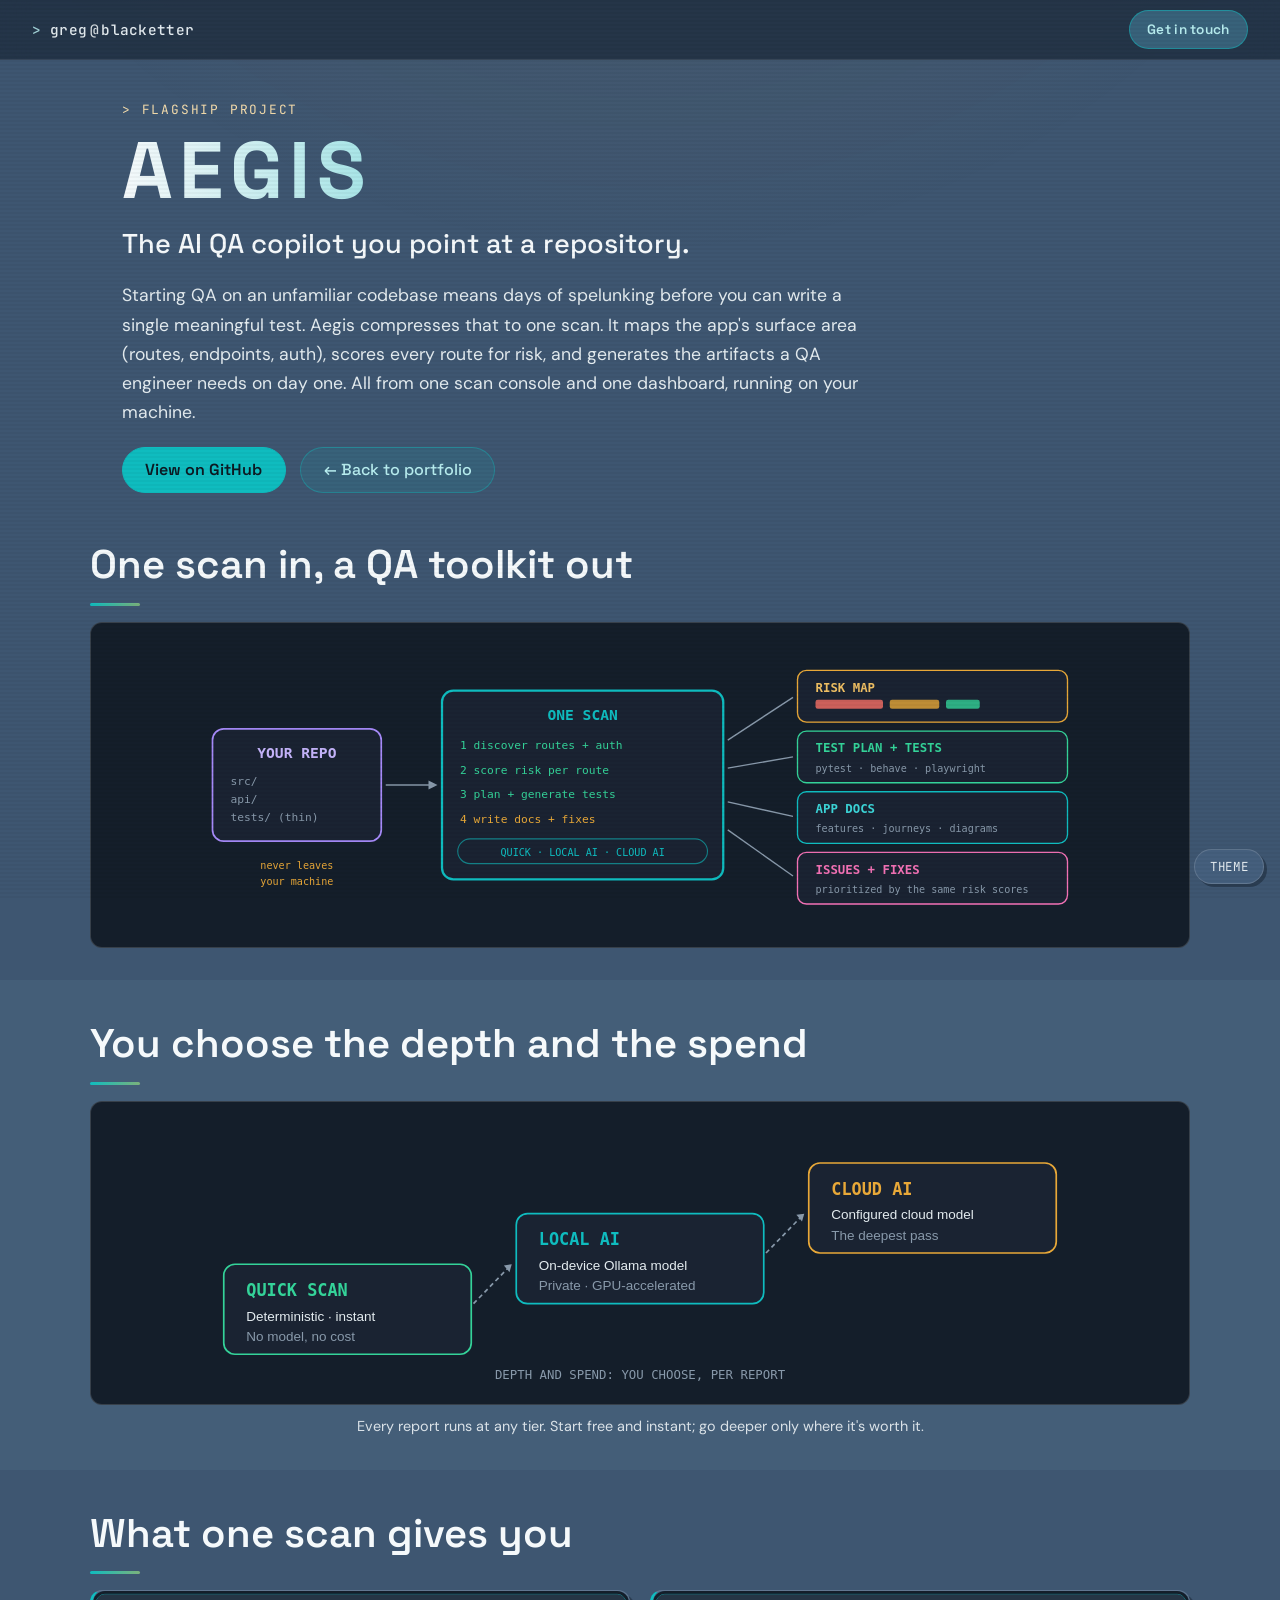
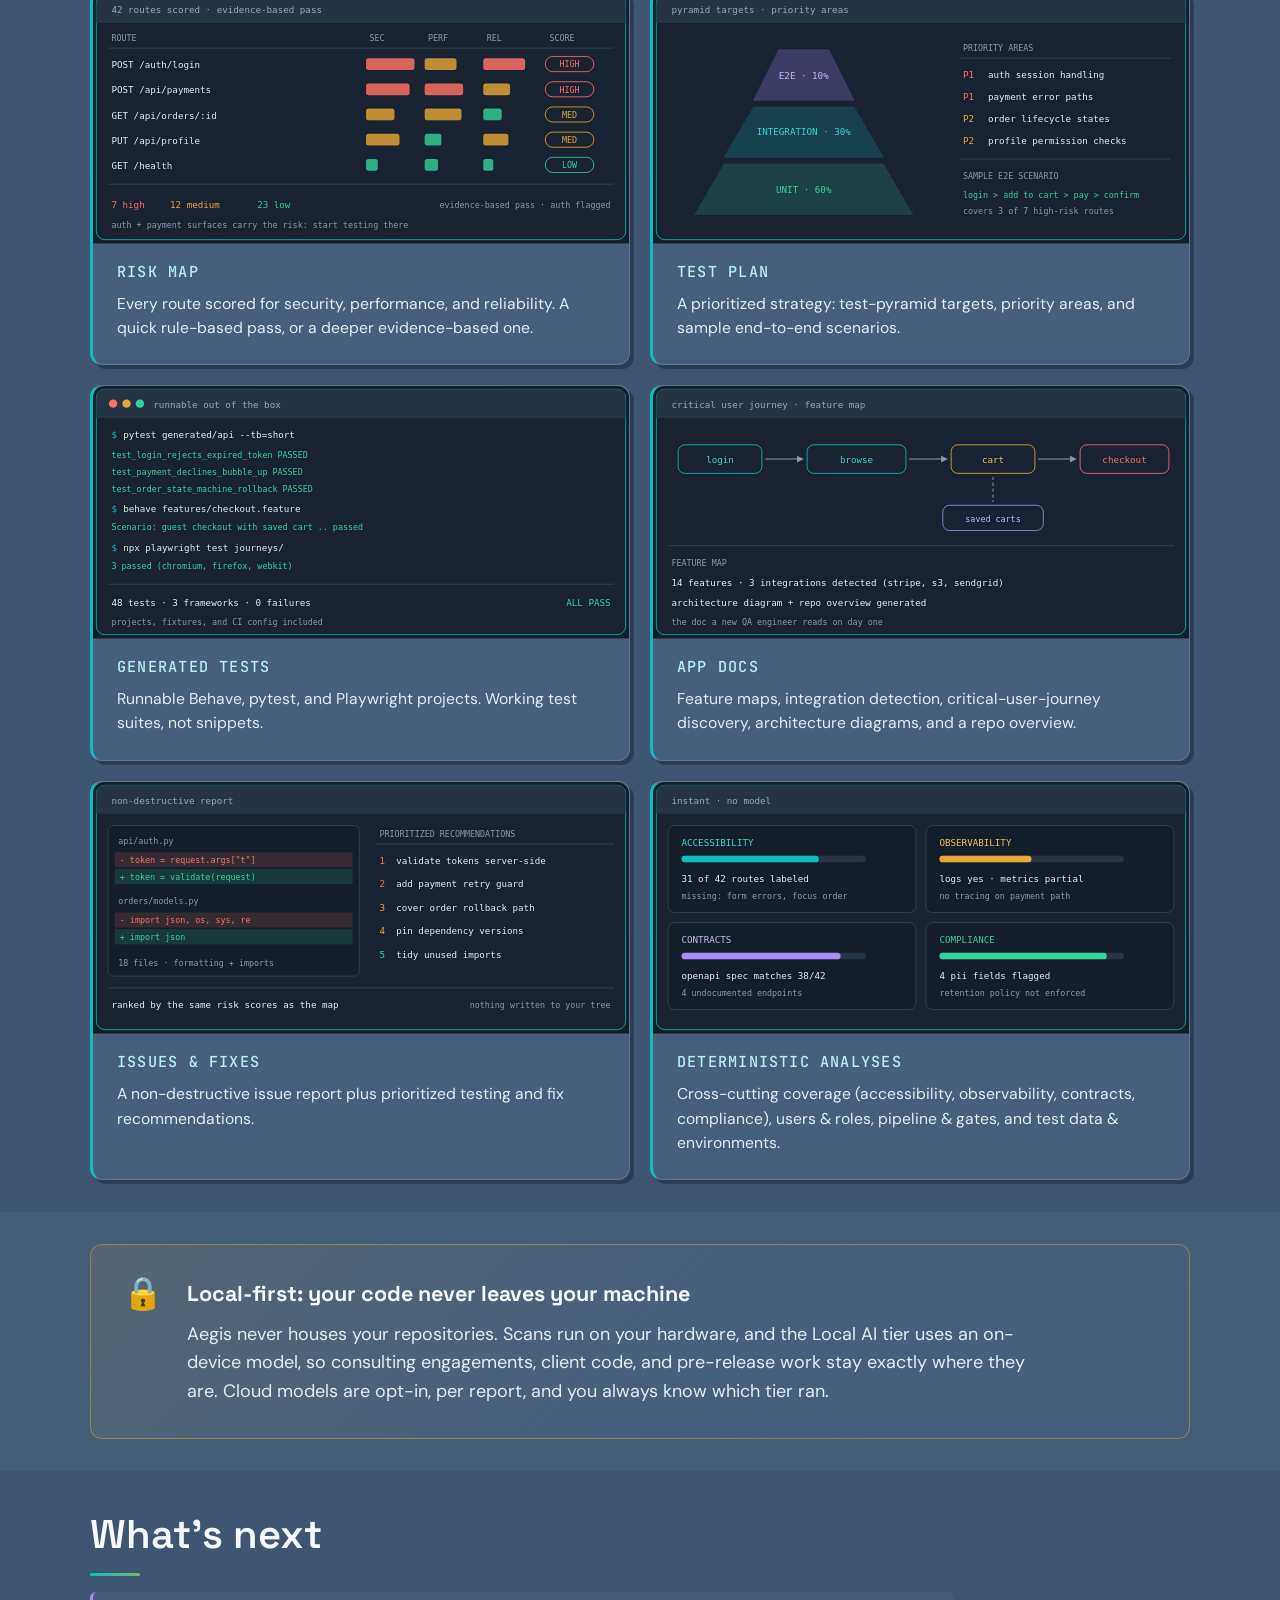
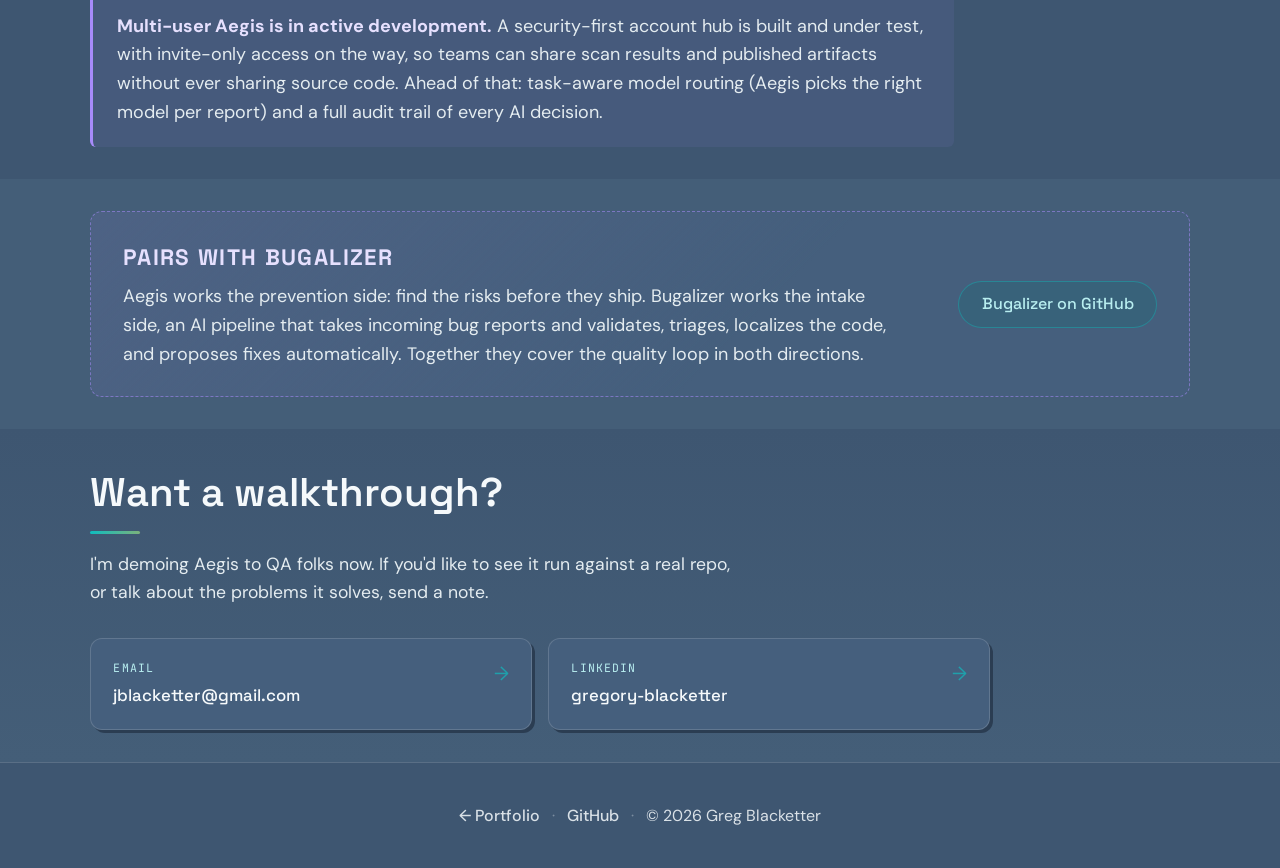
==== commit 3edb4da9: "Design polish pass: five audit fixes - Remove the dead-end Demo section (HTML, CSS, JS, JSON) - Aegi" ====
--- a/aegis.html
+++ b/aegis.html
@@ -185,7 +185,7 @@
       <span class="topbar__prompt">&gt;</span>
       <span class="topbar__name">greg</span><span class="topbar__at">@</span><span class="topbar__host">blacketter</span>
     </a>
-    <a class="topbar__cta" href="index.html#contact">Get in touch</a>
+    <a class="topbar__cta" href="#contact">Get in touch</a>
   </nav>
 
   <!-- Hero -->
--- a/css/style.css
+++ b/css/style.css
@@ -703,7 +703,6 @@
   color: var(--ink);
   line-height: 1.55;
   margin-bottom: 0.5rem;
-  flex: 1;
 }
 
 .card__impact {
@@ -764,32 +763,6 @@
 .category-zone {
   position: relative;
   display: contents;
-}
-
-/* ===================================================
-   DEMO PLACEHOLDER
-   =================================================== */
-.demo__placeholder {
-  display: flex;
-  flex-direction: column;
-  align-items: center;
-  justify-content: center;
-  padding: 4rem 2rem;
-  border: 2px dashed var(--border);
-  border-radius: var(--radius);
-  text-align: center;
-}
-
-.demo__icon {
-  color: var(--ink-muted);
-  margin-bottom: 1rem;
-  opacity: 0.5;
-}
-
-.demo__text {
-  font-family: var(--font-heading);
-  font-size: 1.25rem;
-  color: var(--ink-muted);
 }
 
 /* ===================================================
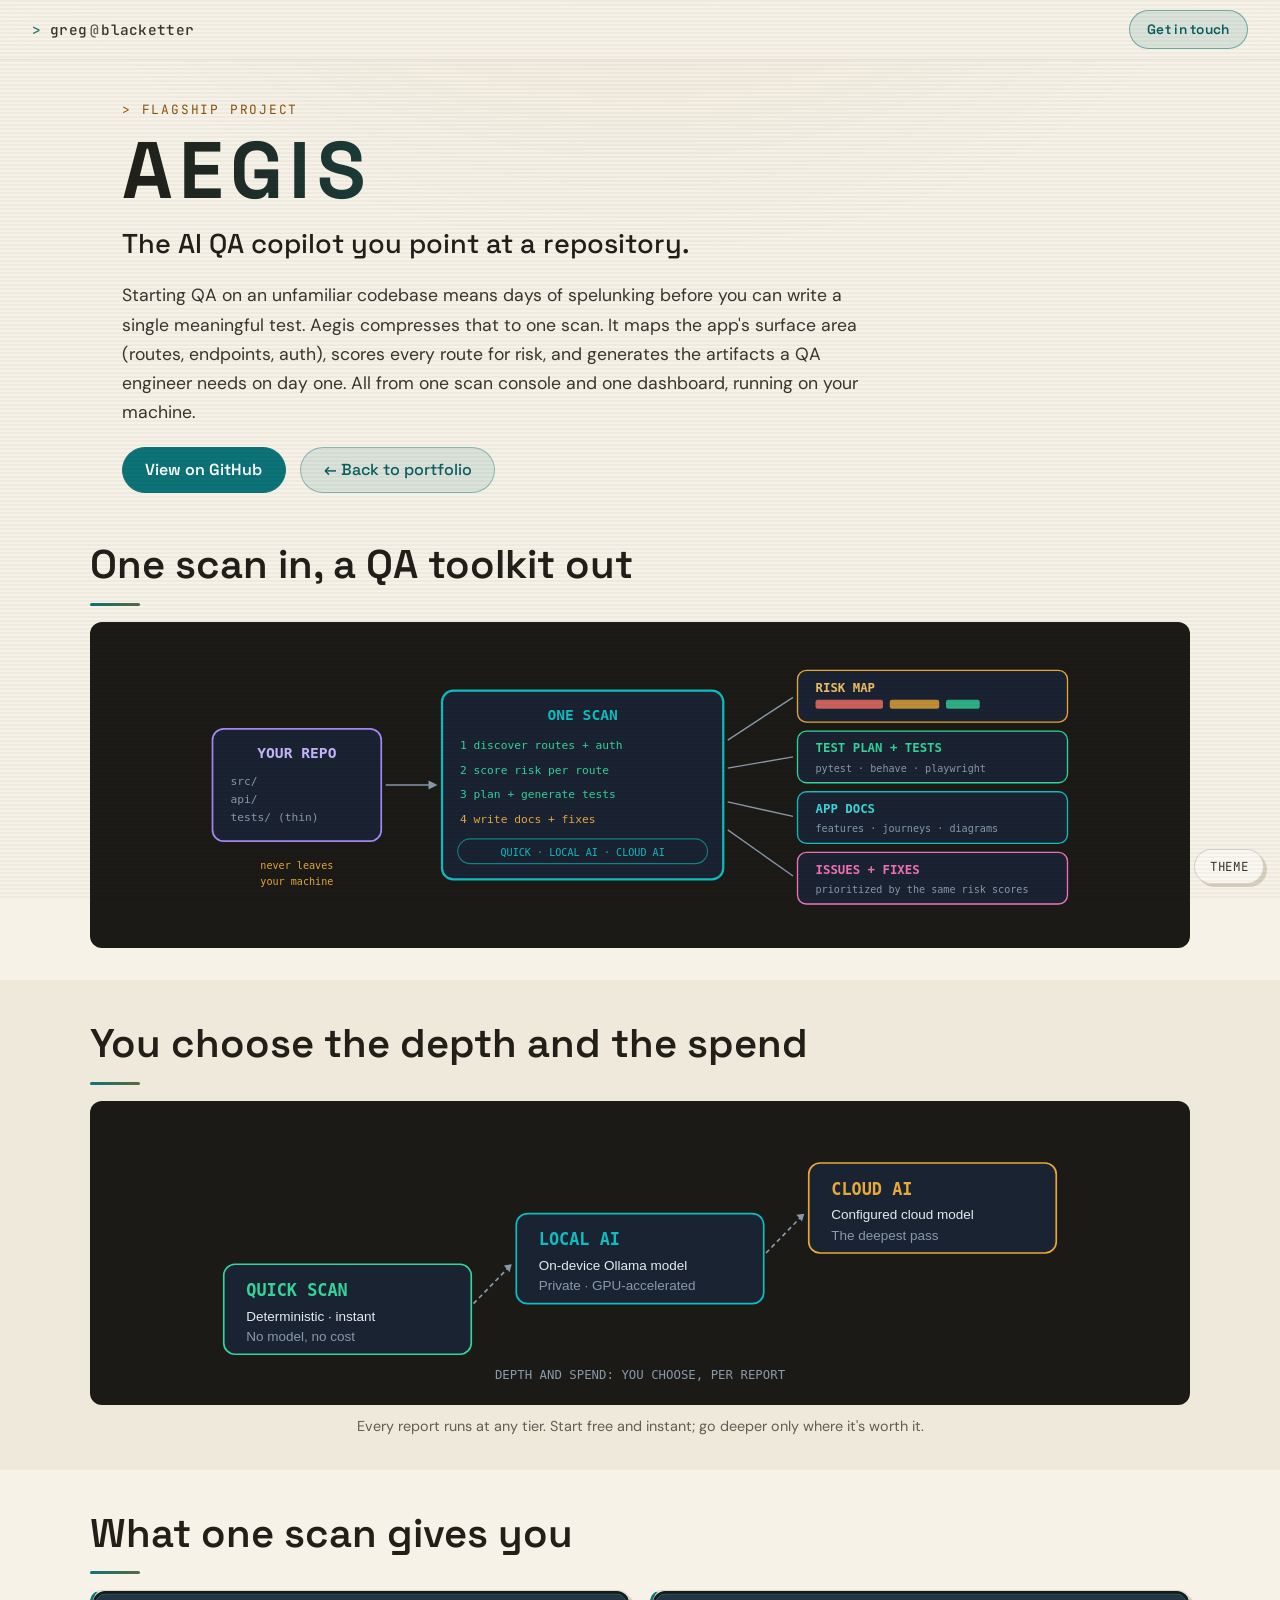
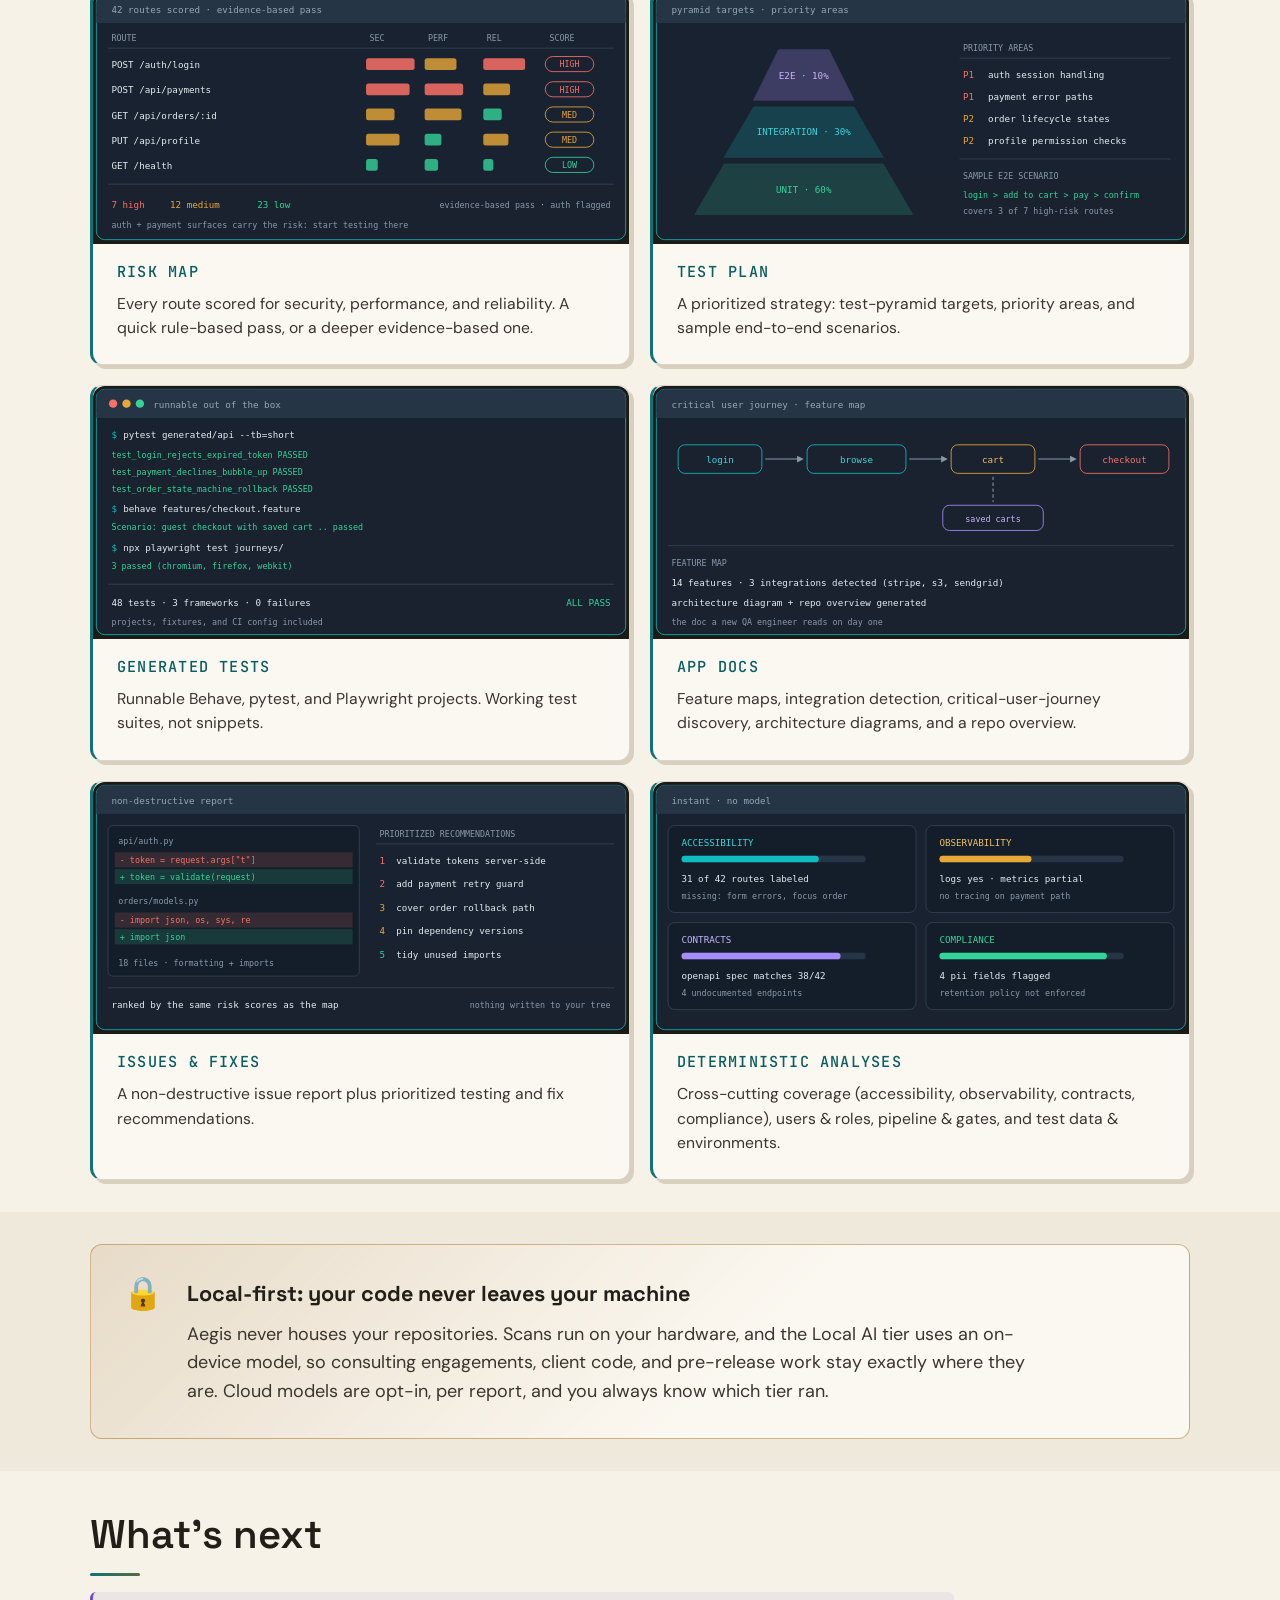
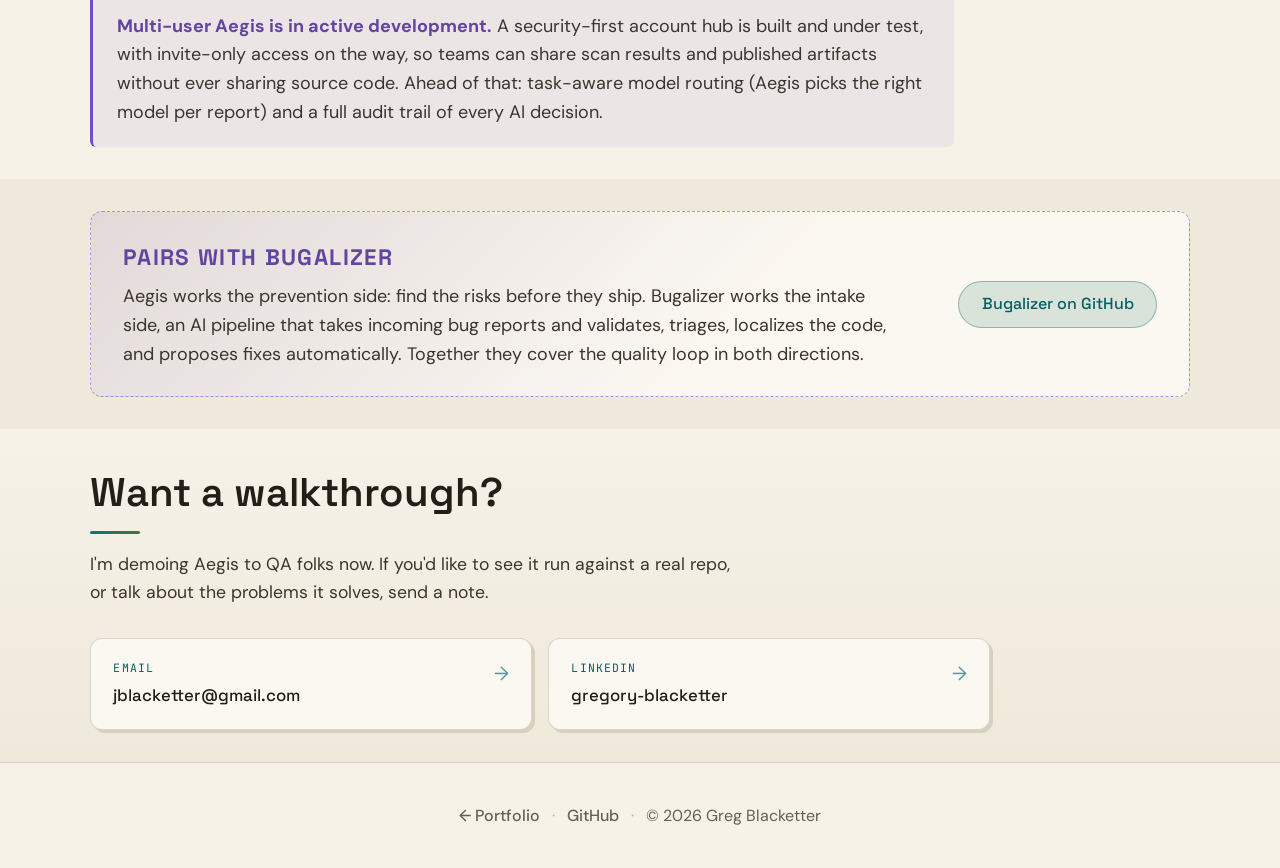
==== commit 0f51b665: "Make paper the default theme - Paper tokens now live on :root; slate becomes a selectable   html[dat" ====
--- a/aegis.html
+++ b/aegis.html
@@ -15,7 +15,7 @@
   <link rel="stylesheet" href="css/style.css">
   <script>
     /* Pre-paint theme bootstrap: must run inline before first paint (same 3 lines on both pages) */
-    (function(){try{var t=localStorage.getItem('gb-theme');if(['charcoal','mist','paper','crt'].indexOf(t)>=0){document.documentElement.setAttribute('data-theme',t);}}catch(e){}})();
+    (function(){try{var t=localStorage.getItem('gb-theme');if(['slate','charcoal','mist','crt'].indexOf(t)>=0){document.documentElement.setAttribute('data-theme',t);}}catch(e){}})();
   </script>
   <style>
     /* --- Aegis detail page --- */
--- a/css/style.css
+++ b/css/style.css
@@ -6,48 +6,48 @@
 
 /* --- Custom Properties --- */
 :root {
-  --bg:          #3e5671;
-  --bg-card:     #455f7d;
-  --bg-card-hover: #4f6b8b;
-  --bg-alt:      #445e78;
-  --accent:      #0fbcbf;
+  --bg: #f6f2e8;
+  --bg-card: #fbf8f1;
+  --bg-card-hover: #ffffff;
+  --bg-alt: #efe9db;
+  --accent: #0d7377;
   --accent-glow: color-mix(in srgb, var(--accent) 30%, transparent);
-  --accent-2:    #e8a838;
+  --accent-2: #a2620a;
   --accent-2-glow: color-mix(in srgb, var(--accent-2) 30%, transparent);
-  --accent-3:    #a78bfa;
+  --accent-3: #7050c8;
   --accent-3-glow: color-mix(in srgb, var(--accent-3) 30%, transparent);
-  --ink:         #e4ecf0;
-  --ink-muted:   rgba(245, 249, 251, 0.85);
-  --ink-heading: #f5f9fb;
-  --border:      rgba(255, 255, 255, 0.15);
-  --border-soft: rgba(255, 255, 255, 0.08);
-  --link:        #b8eef0;
-  --link-2:      #f8dfae;
-  --link-3:      #e6e0fe;
-  --on-accent:   #0d1a23;
-  --on-accent-2: #1a1408;
-  --surface-deep: #141e2a;
-  --topbar-bg:   rgba(30, 44, 62, 0.78);
-  --hero-grad-1: #4a6e8a;
-  --hero-grad-2: #3d6655;
-  --hero-grad-3: #5a4a7a;
-  --cat-dev-qa:  #0fbcbf;
-  --cat-tools:   #e8a838;
-  --cat-fun:     #a78bfa;
-  --cat-dev-qa-text: #3cd6d9;
-  --cat-tools-text:  #efbf63;
-  --cat-fun-text:    #c6b5fc;
-  --cat-dev-qa-text-sm: #b8eef0;
-  --cat-tools-text-sm:  #f8dfae;
-  --cat-fun-text-sm:    #e6e0fe;
-  --shadow-block: #2b3d52;
-  --particle-1: #0fbcbf;
-  --particle-2: #e8a838;
-  --particle-3: #a78bfa;
-  --particle-4: #34d399;
-  --particle-5: #60a5fa;
-  --particle-6: #f472b6;
-  --particle-link: 15, 188, 191;
+  --ink: #3a362e;
+  --ink-muted: rgba(58, 54, 46, 0.78);
+  --ink-heading: #221f19;
+  --border: rgba(34, 31, 25, 0.16);
+  --border-soft: rgba(34, 31, 25, 0.08);
+  --link: #095e62;
+  --link-2: #8d5309;
+  --link-3: #63449e;
+  --on-accent: #ffffff;
+  --on-accent-2: #ffffff;
+  --surface-deep: #1c1a16;
+  --topbar-bg: rgba(246, 242, 232, 0.85);
+  --hero-grad-1: #efe7d6;
+  --hero-grad-2: #e9ecdd;
+  --hero-grad-3: #ece4f0;
+  --cat-dev-qa: #0d7377;
+  --cat-tools: #a2620a;
+  --cat-fun: #7050c8;
+  --cat-dev-qa-text: #0d7377;
+  --cat-tools-text: #a2620a;
+  --cat-fun-text: #7050c8;
+  --cat-dev-qa-text-sm: #095356;
+  --cat-tools-text-sm: #8d5309;
+  --cat-fun-text-sm: #7050c8;
+  --shadow-block: #d8d0bd;
+  --particle-1: #0d7377;
+  --particle-2: #a2620a;
+  --particle-3: #7050c8;
+  --particle-4: #2a8a5e;
+  --particle-5: #3a6db0;
+  --particle-6: #b0487e;
+  --particle-link: 13, 115, 119;
   --radius:      12px;
   --radius-sm:   6px;
   --font-heading: 'Space Grotesk', sans-serif;
@@ -1323,46 +1323,46 @@
   --particle-link: 10, 124, 127;
 }
 
-html[data-theme="paper"] {
-  --bg:          #f6f2e8;
-  --bg-card:     #fbf8f1;
-  --bg-card-hover: #ffffff;
-  --bg-alt:      #efe9db;
-  --accent:      #0d7377;
-  --accent-2:    #a2620a;
-  --accent-3:    #7050c8;
-  --ink:         #3a362e;
-  --ink-muted:   rgba(58, 54, 46, 0.78);
-  --ink-heading: #221f19;
-  --border:      rgba(34, 31, 25, 0.16);
-  --border-soft: rgba(34, 31, 25, 0.08);
-  --link:        #095e62;
-  --link-2:      #8d5309;
-  --on-accent:   #ffffff;
-  --on-accent-2: #ffffff;
-  --surface-deep: #1c1a16;
-  --topbar-bg:   rgba(246, 242, 232, 0.85);
-  --hero-grad-1: #efe7d6;
-  --hero-grad-2: #e9ecdd;
-  --hero-grad-3: #ece4f0;
-  --cat-dev-qa:  #0d7377;
-  --cat-tools:   #a2620a;
-  --cat-fun:     #7050c8;
-  --cat-dev-qa-text: #0d7377;
-  --cat-tools-text:  #a2620a;
-  --cat-fun-text:    #7050c8;
-  --cat-dev-qa-text-sm: #095356;
-  --cat-tools-text-sm:  #8d5309;
-  --cat-fun-text-sm:    #7050c8;
-  --link-3:      #63449e;
-  --shadow-block: #d8d0bd;
-  --particle-1: #0d7377;
-  --particle-2: #a2620a;
-  --particle-3: #7050c8;
-  --particle-4: #2a8a5e;
-  --particle-5: #3a6db0;
-  --particle-6: #b0487e;
-  --particle-link: 13, 115, 119;
+html[data-theme="slate"] {
+  --bg: #3e5671;
+  --bg-card: #455f7d;
+  --bg-card-hover: #4f6b8b;
+  --bg-alt: #445e78;
+  --accent: #0fbcbf;
+  --accent-2: #e8a838;
+  --accent-3: #a78bfa;
+  --ink: #e4ecf0;
+  --ink-muted: rgba(245, 249, 251, 0.85);
+  --ink-heading: #f5f9fb;
+  --border: rgba(255, 255, 255, 0.15);
+  --border-soft: rgba(255, 255, 255, 0.08);
+  --link: #b8eef0;
+  --link-2: #f8dfae;
+  --on-accent: #0d1a23;
+  --on-accent-2: #1a1408;
+  --surface-deep: #141e2a;
+  --topbar-bg: rgba(30, 44, 62, 0.78);
+  --hero-grad-1: #4a6e8a;
+  --hero-grad-2: #3d6655;
+  --hero-grad-3: #5a4a7a;
+  --cat-dev-qa: #0fbcbf;
+  --cat-tools: #e8a838;
+  --cat-fun: #a78bfa;
+  --cat-dev-qa-text: #3cd6d9;
+  --cat-tools-text: #efbf63;
+  --cat-fun-text: #c6b5fc;
+  --cat-dev-qa-text-sm: #b8eef0;
+  --cat-tools-text-sm: #f8dfae;
+  --cat-fun-text-sm: #e6e0fe;
+  --link-3: #e6e0fe;
+  --shadow-block: #2b3d52;
+  --particle-1: #0fbcbf;
+  --particle-2: #e8a838;
+  --particle-3: #a78bfa;
+  --particle-4: #34d399;
+  --particle-5: #60a5fa;
+  --particle-6: #f472b6;
+  --particle-link: 15, 188, 191;
 }
 
 html[data-theme="crt"] {
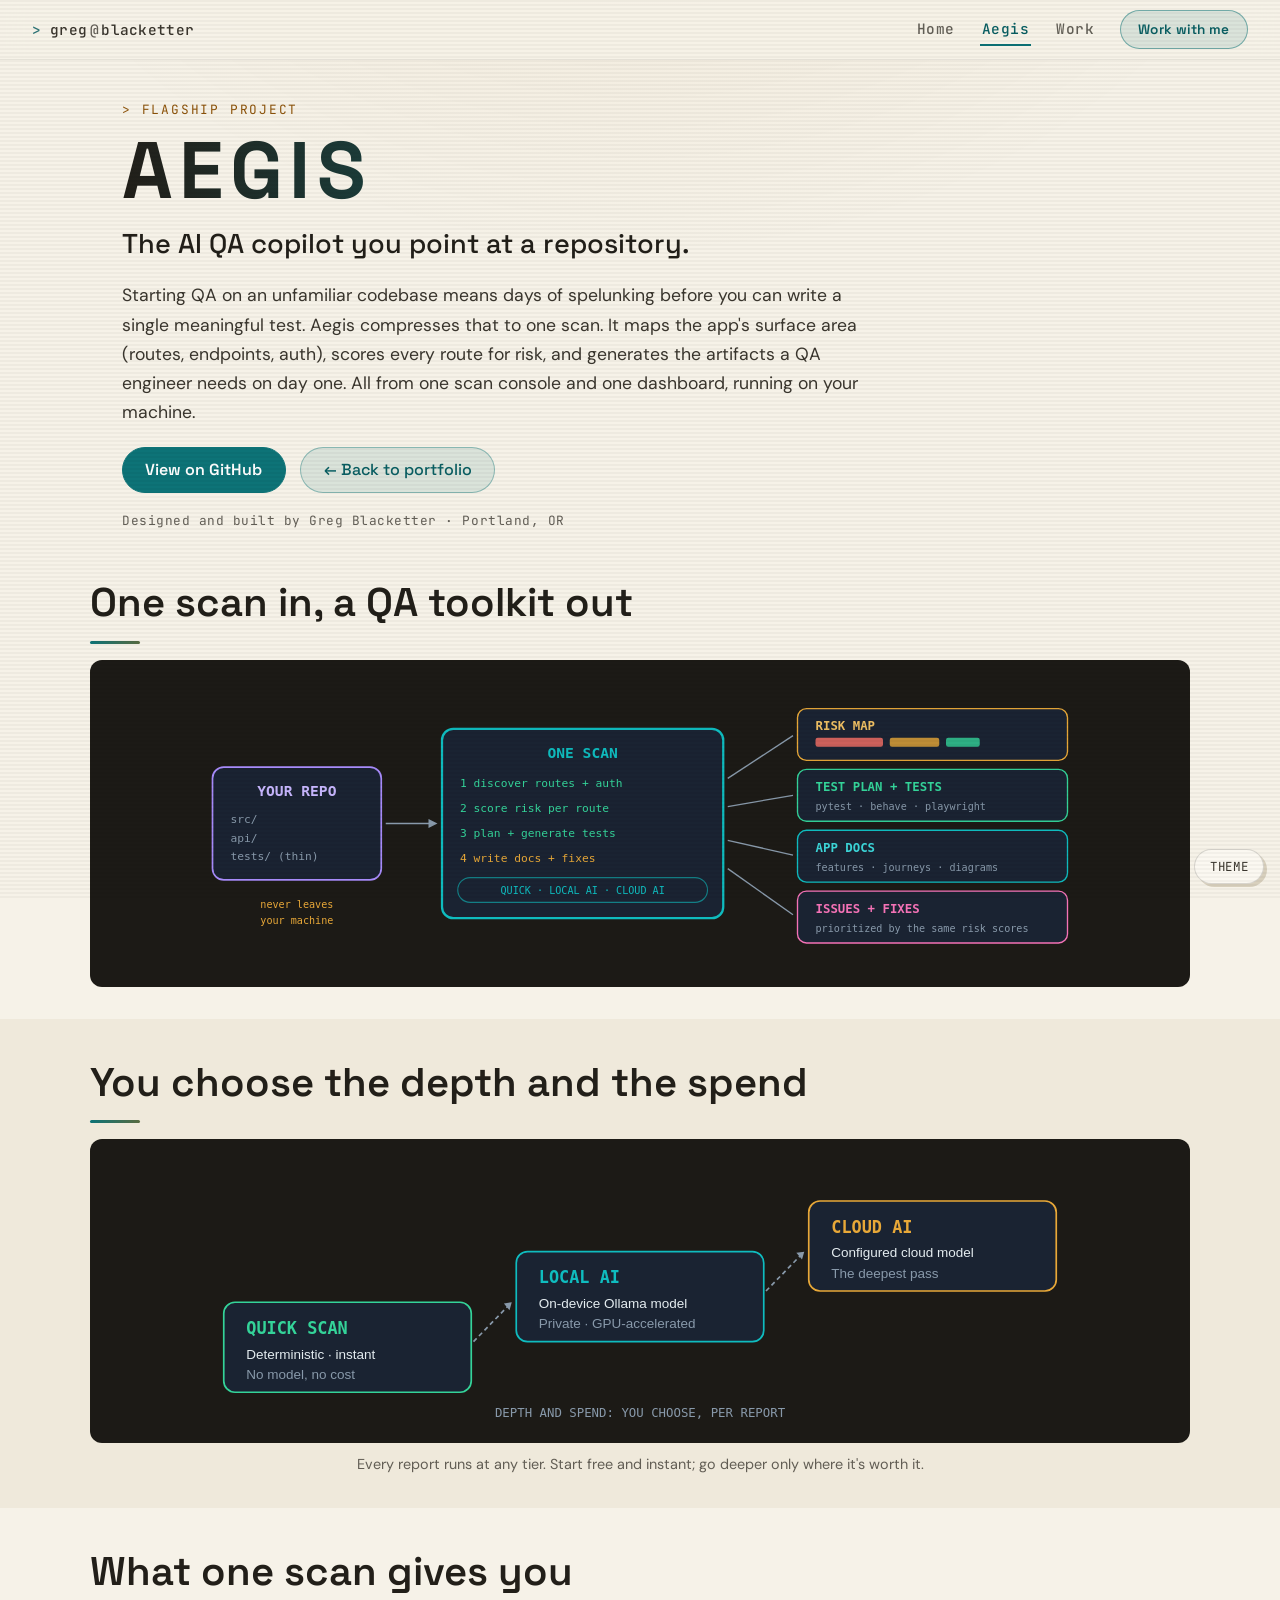
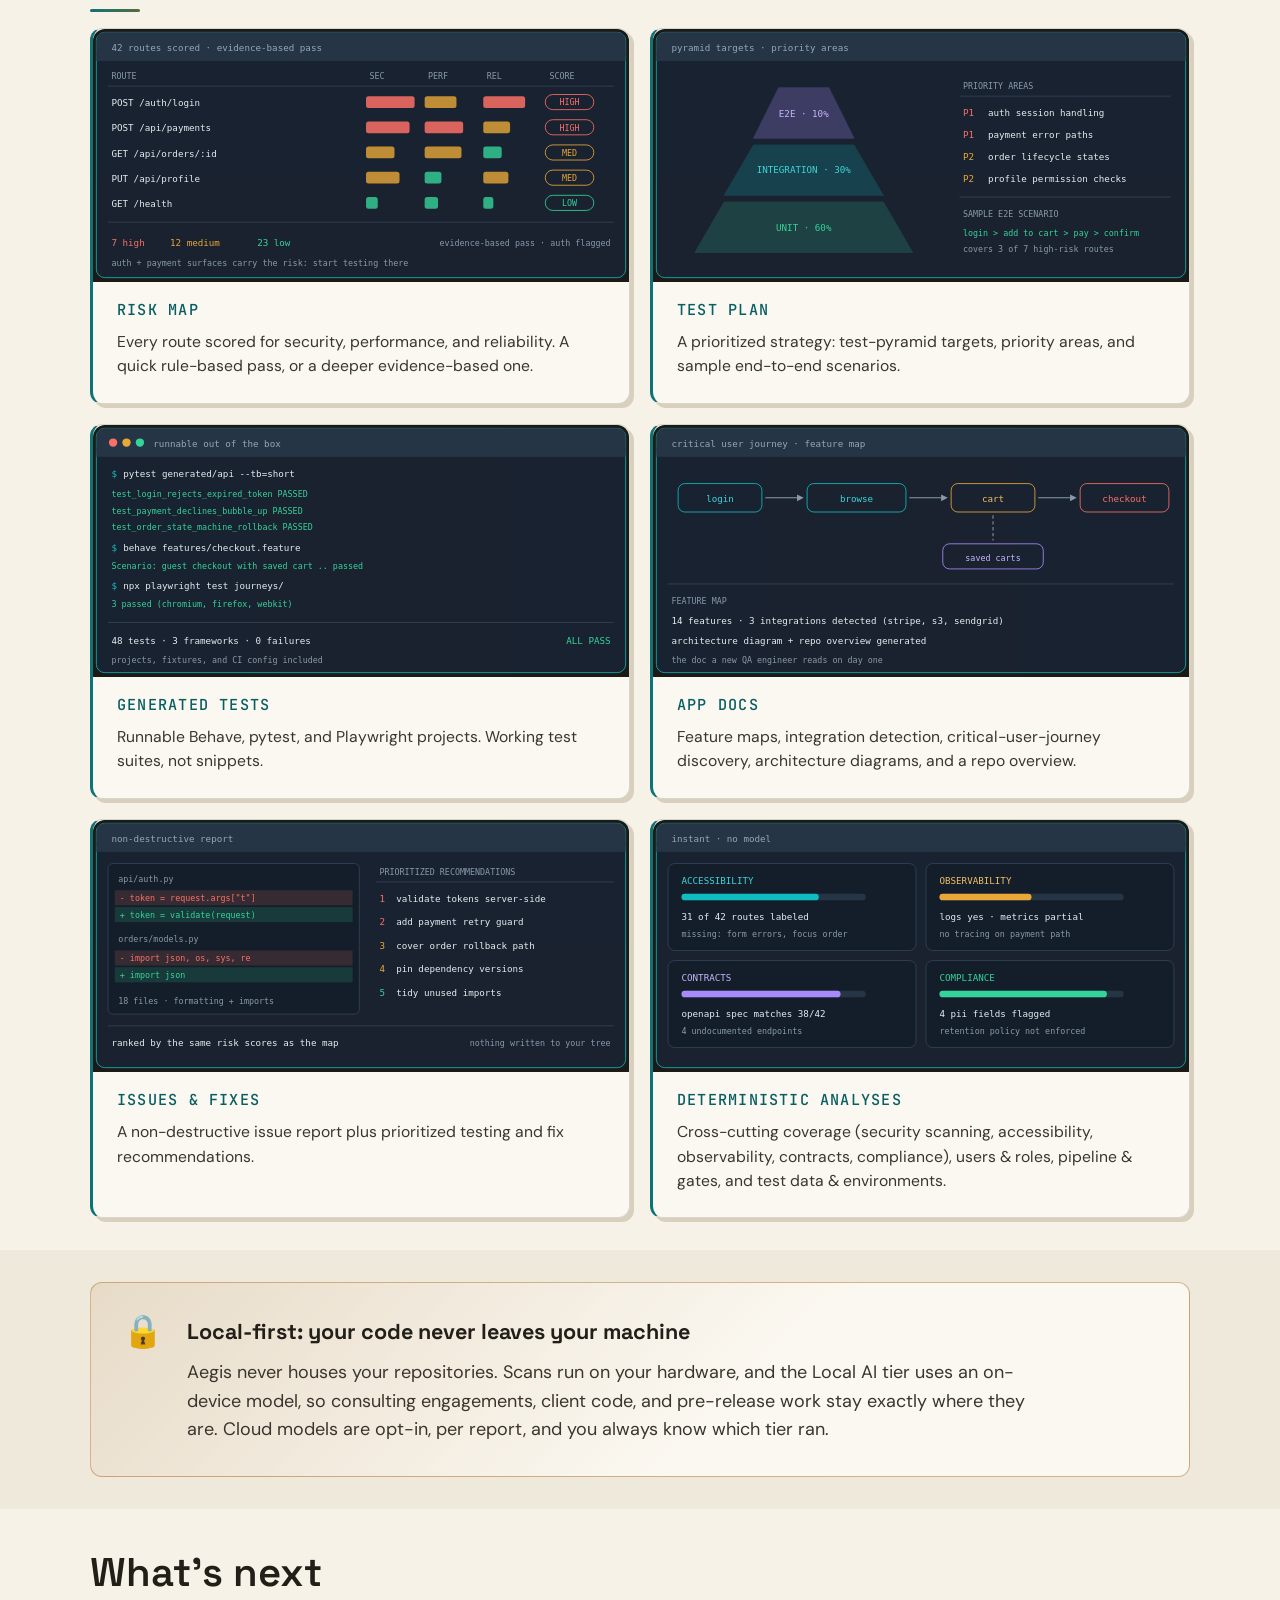
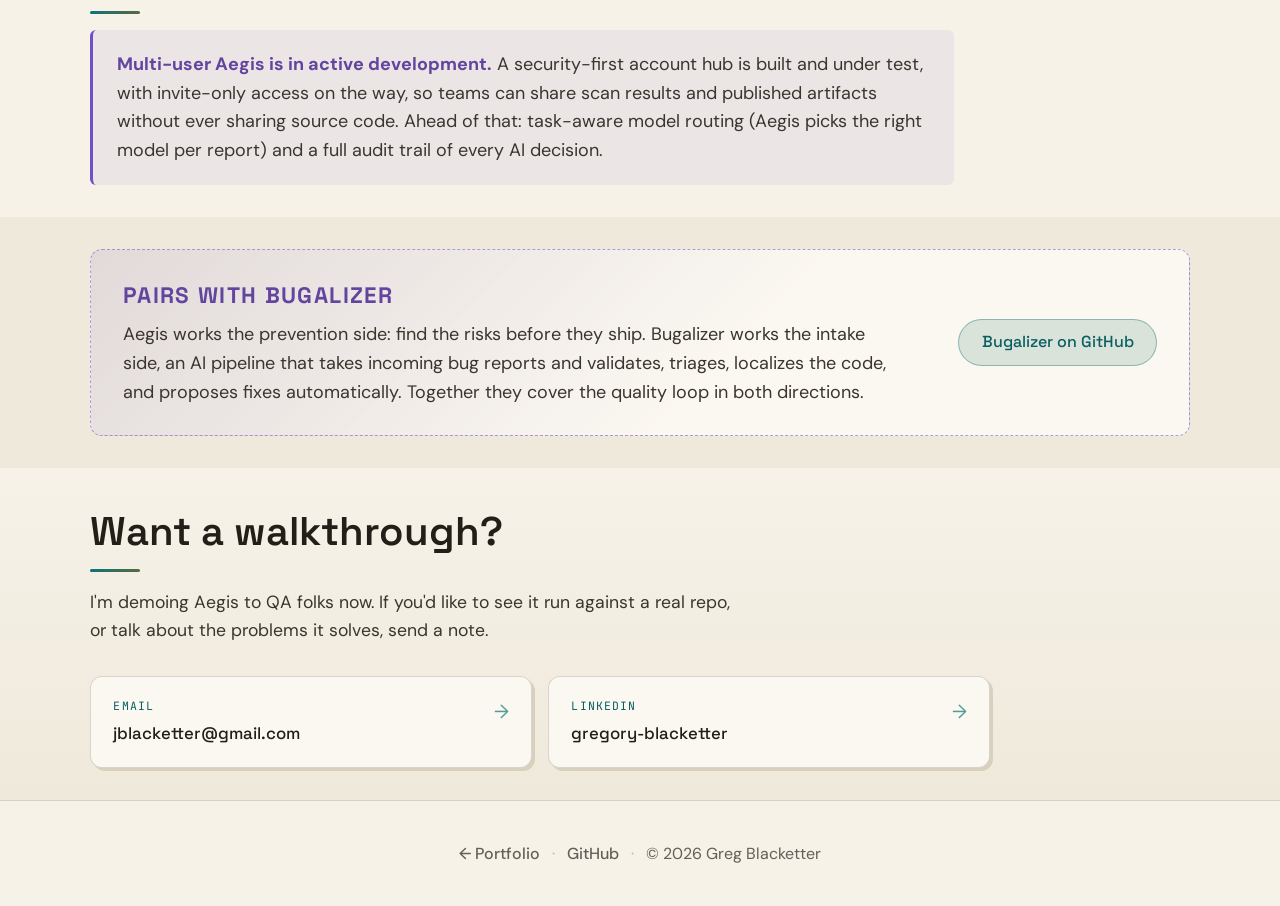
==== commit 44d0bd44: "Promote portfolio-preview to live site Brings over the tested preview from jblacketter/portfolio-pre" ====
--- a/aegis.html
+++ b/aegis.html
@@ -1,13 +1,20 @@
 <!DOCTYPE html>
 <html lang="en">
 <head>
+  <meta name="robots" content="noindex, nofollow">
   <meta charset="UTF-8">
   <meta name="viewport" content="width=device-width, initial-scale=1.0">
   <title>Aegis | the AI QA copilot you point at a repository</title>
   <meta name="description" content="Aegis scans a repository and generates what a QA engineer needs on day one: a risk map, a prioritized test plan, runnable test automation, and product docs. Local-first: your code never leaves your machine.">
   <meta property="og:title" content="Aegis | the AI QA copilot you point at a repository">
-  <meta property="og:description" content="One scan: risk map, test plan, runnable tests, and app docs. Local-first AI at the depth you choose.">
+  <meta property="og:description" content="Aegis scans a repository and generates a risk map, a prioritized test plan, runnable tests, and app docs. Local-first AI at the depth you choose: your code never leaves your machine.">
   <meta property="og:type" content="website">
+  <meta property="og:url" content="https://jblacketter.github.io/aegis.html">
+  <meta property="og:image" content="https://jblacketter.github.io/images/og-aegis.png">
+  <meta property="og:image:width" content="1200">
+  <meta property="og:image:height" content="630">
+  <meta name="twitter:card" content="summary_large_image">
+  <meta name="twitter:image" content="https://jblacketter.github.io/images/og-aegis.png">
   <link rel="icon" href="data:image/svg+xml,%3Csvg xmlns='http://www.w3.org/2000/svg' viewBox='0 0 32 32'%3E%3Crect width='32' height='32' rx='6' fill='%23141e2a'/%3E%3Ctext x='6' y='23' font-family='monospace' font-size='18' fill='%230fbcbf'%3E%26gt;%3C/text%3E%3Crect x='19' y='9' width='7' height='15' fill='%230fbcbf' opacity='0.8'/%3E%3C/svg%3E">
   <link rel="preconnect" href="https://fonts.googleapis.com">
   <link rel="preconnect" href="https://fonts.gstatic.com" crossorigin>
@@ -62,6 +69,13 @@
       margin-bottom: 1.5rem;
     }
     .aegis-hero__ctas { display: flex; flex-wrap: wrap; gap: 0.9rem; }
+    .aegis-hero__provenance {
+      font-family: var(--font-mono);
+      font-size: 0.8rem;
+      letter-spacing: 0.04em;
+      color: var(--ink-muted);
+      margin-top: 1.1rem;
+    }
 
     .artifact-grid {
       display: grid;
@@ -106,6 +120,12 @@
       overflow-x: auto;
     }
     .diagram img { width: 100%; max-width: 900px; height: auto; display: block; margin: 0 auto; }
+    /* Small screens: keep the diagrams legible and let them swipe sideways
+       instead of shrinking to an unreadable strip */
+    @media (max-width: 640px) {
+      .diagram { -webkit-overflow-scrolling: touch; }
+      .diagram img { min-width: 640px; }
+    }
     .diagram-caption {
       font-size: 0.9rem;
       color: var(--ink-muted);
@@ -185,7 +205,12 @@
       <span class="topbar__prompt">&gt;</span>
       <span class="topbar__name">greg</span><span class="topbar__at">@</span><span class="topbar__host">blacketter</span>
     </a>
-    <a class="topbar__cta" href="#contact">Get in touch</a>
+    <div class="topbar__nav">
+      <a class="topbar__link" href="index.html">Home</a>
+      <a class="topbar__link" href="aegis.html" aria-current="page">Aegis</a>
+      <a class="topbar__link" href="work.html">Work</a>
+      <a class="topbar__cta" href="#contact">Work with me</a>
+    </div>
   </nav>
 
   <!-- Hero -->
@@ -203,6 +228,7 @@
       <a class="hero__cta hero__cta--primary" href="https://github.com/jblacketter/aegis" target="_blank" rel="noopener noreferrer">View on GitHub</a>
       <a class="hero__cta" href="index.html">&larr; Back to portfolio</a>
     </div>
+    <p class="aegis-hero__provenance">Designed and built by Greg Blacketter &middot; Portland, OR</p>
   </header>
 
   <!-- Flow diagram -->
@@ -259,7 +285,7 @@
         <div class="artifact reveal">
           <div class="artifact__vis"><img src="images/aegis-vis-analyses.svg" alt="Deterministic analyses grid: accessibility, observability, contracts, and compliance, each with a progress bar and findings." loading="lazy"></div>
           <div class="artifact__name">Deterministic Analyses</div>
-          <p>Cross-cutting coverage (accessibility, observability, contracts, compliance), users &amp; roles, pipeline &amp; gates, and test data &amp; environments.</p>
+          <p>Cross-cutting coverage (security scanning, accessibility, observability, contracts, compliance), users &amp; roles, pipeline &amp; gates, and test data &amp; environments.</p>
         </div>
       </div>
     </div>
--- a/css/style.css
+++ b/css/style.css
@@ -148,8 +148,6 @@
   .hero__bg::before { animation: none; }
   .hero__name { animation: none; }
   .hero__cta { animation: none; }
-  .focus-card { animation: none; }
-  .focus-card.reveal { transition-delay: 0s; }
   .card::before { animation: none; opacity: 0.5; }
   .section__heading::after { animation: none; }
   .badge--progress::after { animation: none; }
@@ -157,12 +155,13 @@
 }
 
 /* ===================================================
-   HERO · left 1/3 identity, right 2/3 particles
+   HERO · left identity, right particle field
    =================================================== */
 .hero {
   position: relative;
   display: grid;
-  grid-template-columns: 1fr 2fr;
+  grid-template-columns: 1.2fr 1fr;
+  min-height: 46vh;
   overflow: hidden;
 }
 
@@ -235,14 +234,16 @@
   100% { background-position: 100% 50%; }
 }
 
-.hero__location {
-  font-family: var(--font-body);
-  font-size: 0.95rem;
-  color: var(--ink-muted);
-  letter-spacing: 0.08em;
+.hero__role {
+  font-family: var(--font-mono);
+  font-size: 0.85rem;
+  color: var(--link-2);
+  letter-spacing: 0.07em;
   text-transform: uppercase;
-  margin-bottom: 0.75rem;
-}
+  margin-bottom: 0.85rem;
+}
+
+.hero__role-loc { color: var(--ink-muted); }
 
 .hero__title {
   font-family: var(--font-heading);
@@ -327,80 +328,61 @@
 .hero__github-icon { flex-shrink: 0; }
 
 /* ===================================================
-   CURRENT FOCUS (inside hero__right)
-   =================================================== */
-.hero__focus {
-  position: relative;
-  z-index: 2;
-  padding: 2rem 2rem 2rem 1rem;
+   CAPABILITY STRIP (hero, one monospace line)
+   =================================================== */
+.hero__capabilities {
   display: flex;
-  flex-direction: column;
-  justify-content: center;
-  height: 100%;
-}
-
-.hero__focus-heading {
-  font-family: var(--font-heading);
-  font-size: 1.25rem;
-  font-weight: 600;
-  color: var(--ink-heading);
-  margin-bottom: 1rem;
+  flex-wrap: wrap;
+  align-items: center;
+  gap: 0.5rem;
+  font-family: var(--font-mono);
+  font-size: 0.85rem;
+  letter-spacing: 0.02em;
+  color: var(--link-2);
+  margin-bottom: 1.5rem;
+}
+
+.capabilities__sep {
+  color: var(--ink-muted);
+  opacity: 0.55;
+  user-select: none;
+}
+
+/* ===================================================
+   FEATURED ARTIFACT STRIP (inside featured__art)
+   =================================================== */
+.featured__artifacts {
+  display: grid;
+  grid-template-columns: repeat(3, 1fr);
+  gap: 0.6rem;
+  margin-top: 0.75rem;
+}
+
+.featured__artifact {
+  margin: 0;
+  border-radius: var(--radius-sm);
+  overflow: hidden;
+  border: 1px solid var(--border);
+  background: var(--surface-deep);
+}
+
+.featured__artifact img {
+  width: 100%;
+  height: auto;
+  display: block;
+}
+
+.featured__artifact-label {
+  font-family: var(--font-mono);
+  font-size: 0.68rem;
   text-transform: uppercase;
-  letter-spacing: 0.06em;
-  opacity: 0.7;
-}
-
-.focus__grid {
-  display: flex;
-  flex-direction: column;
-  gap: 0.75rem;
-}
-
-.focus-card {
-  background: color-mix(in srgb, var(--bg-card) 75%, transparent);
-  backdrop-filter: blur(10px);
-  -webkit-backdrop-filter: blur(10px);
-  border: 1px solid var(--border);
-  border-radius: var(--radius);
-  padding: 1rem 1.25rem;
-  border-left: 3px solid var(--accent-2);
-  transition: transform 0.35s cubic-bezier(0.22, 1, 0.36, 1), box-shadow 0.35s ease;
-  animation: drift var(--drift-speed, 6s) ease-in-out infinite alternate;
-  animation-delay: var(--drift-delay, 0s);
-}
-
-.focus-card:nth-child(1) { --drift-speed: 5.5s; --drift-delay: 0s; }
-.focus-card:nth-child(2) { --drift-speed: 6.5s; --drift-delay: 1.2s; }
-.focus-card:nth-child(3) { --drift-speed: 7s; --drift-delay: 2.4s; }
-
-@keyframes drift {
-  0%   { transform: translateY(0); }
-  100% { transform: translateY(-4px); }
-}
-
-.focus-card:hover {
-  transform: translateY(-6px) !important;
-  box-shadow: 0 8px 28px rgba(0, 0, 0, 0.3), 0 0 16px color-mix(in srgb, var(--accent-2) 15%, transparent);
-}
-
-.focus-card__title {
-  font-family: var(--font-heading);
-  font-size: 1.15rem;
-  font-weight: 600;
-  color: var(--ink-heading);
-  margin-bottom: 0.25rem;
-}
-
-.focus-card__desc {
-  font-size: 0.95rem;
-  color: var(--ink);
-  line-height: 1.5;
-}
-
-/* Staggered entrance for focus cards */
-.focus-card.reveal:nth-child(1) { transition-delay: 0.1s; }
-.focus-card.reveal:nth-child(2) { transition-delay: 0.25s; }
-.focus-card.reveal:nth-child(3) { transition-delay: 0.4s; }
+  letter-spacing: 0.08em;
+  color: var(--ink-muted);
+  background: var(--bg-card);
+  text-align: center;
+  padding: 0.35rem 0.25rem;
+  border-top: 1px solid var(--border);
+}
 
 /* ===================================================
    SECTIONS (shared)
@@ -561,19 +543,19 @@
 }
 
 /* Category accent tints on cards */
-.card[data-category="dev-qa"], .category-label[data-category="dev-qa"] {
+.card[data-category="dev-qa"], .category-label[data-category="dev-qa"], .workshop__group[data-category="dev-qa"] {
   --cat-accent: var(--cat-dev-qa);
   --cat-accent-text: var(--cat-dev-qa-text);
   --cat-accent-text-sm: var(--cat-dev-qa-text-sm);
   --cat-glow: color-mix(in srgb, var(--cat-dev-qa) 20%, transparent);
 }
-.card[data-category="tools"], .category-label[data-category="tools"] {
+.card[data-category="tools"], .category-label[data-category="tools"], .workshop__group[data-category="tools"] {
   --cat-accent: var(--cat-tools);
   --cat-accent-text: var(--cat-tools-text);
   --cat-accent-text-sm: var(--cat-tools-text-sm);
   --cat-glow: color-mix(in srgb, var(--cat-tools) 20%, transparent);
 }
-.card[data-category="fun"], .category-label[data-category="fun"] {
+.card[data-category="fun"], .category-label[data-category="fun"], .workshop__group[data-category="fun"] {
   --cat-accent: var(--cat-fun);
   --cat-accent-text: var(--cat-fun-text);
   --cat-accent-text-sm: var(--cat-fun-text-sm);
@@ -826,6 +808,28 @@
 
 .topbar__at { color: var(--ink-muted); }
 .topbar__host { color: var(--ink); }
+
+.topbar__nav {
+  display: flex;
+  align-items: center;
+  gap: clamp(0.75rem, 2.5vw, 1.5rem);
+}
+
+.topbar__link {
+  color: var(--ink-muted);
+  font-weight: 500;
+  letter-spacing: 0.03em;
+  padding: 0.25rem 0.1rem;
+  border-bottom: 2px solid transparent;
+  transition: color var(--transition), border-color var(--transition);
+}
+
+.topbar__link:hover { color: var(--link); }
+
+.topbar__link[aria-current="page"] {
+  color: var(--link);
+  border-bottom-color: var(--accent);
+}
 
 .topbar__cta {
   display: inline-flex;
@@ -850,49 +854,151 @@
 }
 
 /* ===================================================
-   AVAILABILITY STRIP (hero)
-   =================================================== */
-.hero__availability {
+   WORKSHOP LIST (compact project index)
+   =================================================== */
+.workshop__intro {
+  font-size: 1.05rem;
+  color: var(--ink);
+  max-width: 62ch;
+  margin-bottom: 1.75rem;
+  line-height: 1.6;
+}
+
+.workshop {
   display: flex;
-  flex-wrap: wrap;
-  align-items: center;
-  gap: 0.5rem;
-  margin-bottom: 1.25rem;
+  flex-direction: column;
+}
+
+/* Full-width tinted category bar (matches the card grid's category tints) */
+.workshop__group {
+  margin-top: 1.4rem;
   padding: 0.55rem 0.85rem;
-  border-left: 2px solid var(--accent-2);
-  background: color-mix(in srgb, var(--accent-2) 6%, transparent);
-  border-radius: 0 var(--radius-sm) var(--radius-sm) 0;
-  font-family: var(--font-mono);
-  font-size: 0.82rem;
+  border-radius: var(--radius-sm);
+  border-left: 3px solid var(--cat-accent, var(--accent));
+  background: linear-gradient(90deg, color-mix(in srgb, var(--cat-accent, var(--accent)) 14%, var(--bg)) 0%, color-mix(in srgb, var(--cat-accent, var(--accent)) 5%, var(--bg)) 100%);
+}
+
+.workshop__group:first-child { margin-top: 0; }
+
+.workshop__group-label {
+  font-family: var(--font-mono);
+  font-size: 0.78rem;
+  font-weight: 500;
+  text-transform: uppercase;
+  letter-spacing: 0.12em;
+  color: var(--cat-accent-text, var(--link));
+}
+
+.workshop-row {
+  display: grid;
+  grid-template-columns: 9.5rem 1fr auto auto;
+  align-items: baseline;
+  gap: 1rem;
+  padding: 0.7rem 0.5rem;
+  border-bottom: 1px solid var(--border);
   color: var(--ink);
-  width: fit-content;
-  max-width: 100%;
-}
-
-.availability__label {
+  transition: background var(--transition), transform var(--transition);
+}
+
+.workshop-row:hover {
+  background: color-mix(in srgb, var(--accent) 6%, transparent);
+  transform: translateX(4px);
+}
+
+.workshop-row__name {
+  font-family: var(--font-mono);
+  font-size: 0.9rem;
+  font-weight: 500;
+  text-transform: uppercase;
+  letter-spacing: 0.06em;
+  color: var(--link);
+}
+
+.workshop-row__title {
+  font-size: 0.98rem;
+  color: var(--ink);
+  line-height: 1.45;
+}
+
+.workshop-row__status {
+  font-family: var(--font-mono);
+  font-size: 0.75rem;
+  color: var(--ink-muted);
+  white-space: nowrap;
+}
+
+.workshop-row__arrow {
+  color: var(--ink-muted);
+  transition: transform var(--transition), color var(--transition);
+}
+
+.workshop-row:hover .workshop-row__arrow {
+  color: var(--link);
+  transform: translateX(3px);
+}
+
+.workshop__more { margin-top: 1.5rem; }
+
+@media (max-width: 640px) {
+  .workshop-row {
+    grid-template-columns: 1fr auto;
+    row-gap: 0.15rem;
+  }
+  .workshop-row__title { grid-column: 1 / -1; }
+  .workshop-row__status { display: none; }
+}
+
+/* ===================================================
+   ABOUT / HOW I WORK
+   =================================================== */
+.about__text {
+  font-size: 1.08rem;
+  color: var(--ink);
+  max-width: 68ch;
+  line-height: 1.7;
+}
+
+.about__text + .about__text { margin-top: 1rem; }
+
+/* ===================================================
+   PAGE HERO (secondary pages: work.html)
+   =================================================== */
+.page-hero {
+  max-width: 1100px;
+  margin: 0 auto;
+  padding: 3.5rem 2rem 1rem;
+}
+
+.page-hero__eyebrow {
+  font-family: var(--font-mono);
+  font-size: 0.8rem;
+  text-transform: uppercase;
+  letter-spacing: 0.14em;
   color: var(--link-2);
-  font-weight: 500;
-  letter-spacing: 0.04em;
-  text-transform: uppercase;
-  font-size: 0.72rem;
-}
-
-.availability__items {
-  display: inline-flex;
-  flex-wrap: wrap;
-  align-items: center;
-  gap: 0.4rem;
-}
-
-.availability__item {
+  margin-bottom: 0.6rem;
+}
+
+.page-hero__title {
+  font-family: var(--font-heading);
+  font-size: clamp(1.6rem, 3.5vw, 2.3rem);
+  font-weight: 600;
+  color: var(--ink-heading);
+  line-height: 1.2;
+  max-width: 24ch;
+  margin-bottom: 0.75rem;
+}
+
+.page-hero__desc {
+  font-size: 1.05rem;
   color: var(--ink);
-  opacity: 0.92;
-}
-
-.availability__sep {
-  color: var(--ink-muted);
-  opacity: 0.55;
-  user-select: none;
+  max-width: 60ch;
+  line-height: 1.6;
+}
+
+.page-hero__desc a {
+  color: var(--link);
+  text-decoration: underline;
+  text-underline-offset: 3px;
 }
 
 /* ===================================================
@@ -1178,18 +1284,14 @@
   color: var(--link-3);
 }
 
-.featured__art {
+.featured__art > img {
+  width: 100%;
+  height: auto;
+  display: block;
   border-radius: var(--radius-sm);
-  overflow: hidden;
   background: var(--surface-deep);
   border: 1px solid var(--border);
   box-shadow: 0 8px 32px rgba(0, 0, 0, 0.3);
-}
-
-.featured__art img {
-  width: 100%;
-  height: auto;
-  display: block;
 }
 
 /* ===================================================
@@ -1206,14 +1308,19 @@
   .hero {
     grid-template-columns: 1fr;
   }
-  .hero__left { padding: 2rem 1.5rem 1rem; }
-  .hero__focus { padding: 0 1.5rem 2rem; }
+  .hero__left { padding: 2rem 1.5rem 2rem; }
+  /* Hero canvas has no content on mobile once stacked; keep it shallow */
+  .hero__right { min-height: 120px; }
   .section { padding: 3rem 1.5rem; }
+  .page-hero { padding: 2.5rem 1.5rem 0.5rem; }
 
   .topbar { padding: 0.55rem 1rem; }
   .topbar__cta { padding: 0.4rem 0.9rem; font-size: 0.8rem; }
-
-  .hero__availability { font-size: 0.78rem; }
+  /* Squeeze the brand down so nav links + CTA fit on phones */
+  .topbar__name, .topbar__at { display: none; }
+  .topbar { font-size: 0.85rem; }
+  .topbar__brand { margin-right: 0.6rem; }
+  .topbar__cta { white-space: nowrap; }
 
   .projects-layout {
     grid-template-columns: 1fr;
@@ -1228,6 +1335,8 @@
 }
 
 @media (max-width: 480px) {
+  /* Brand collapses to the prompt glyph so all three nav links + CTA fit */
+  .topbar__host { display: none; }
   .hero__left { padding: 1.5rem 1rem 0.75rem; }
   .section { padding: 2.5rem 1rem; }
   .hero__cta { padding: 0.55rem 1.1rem; font-size: 0.85rem; }
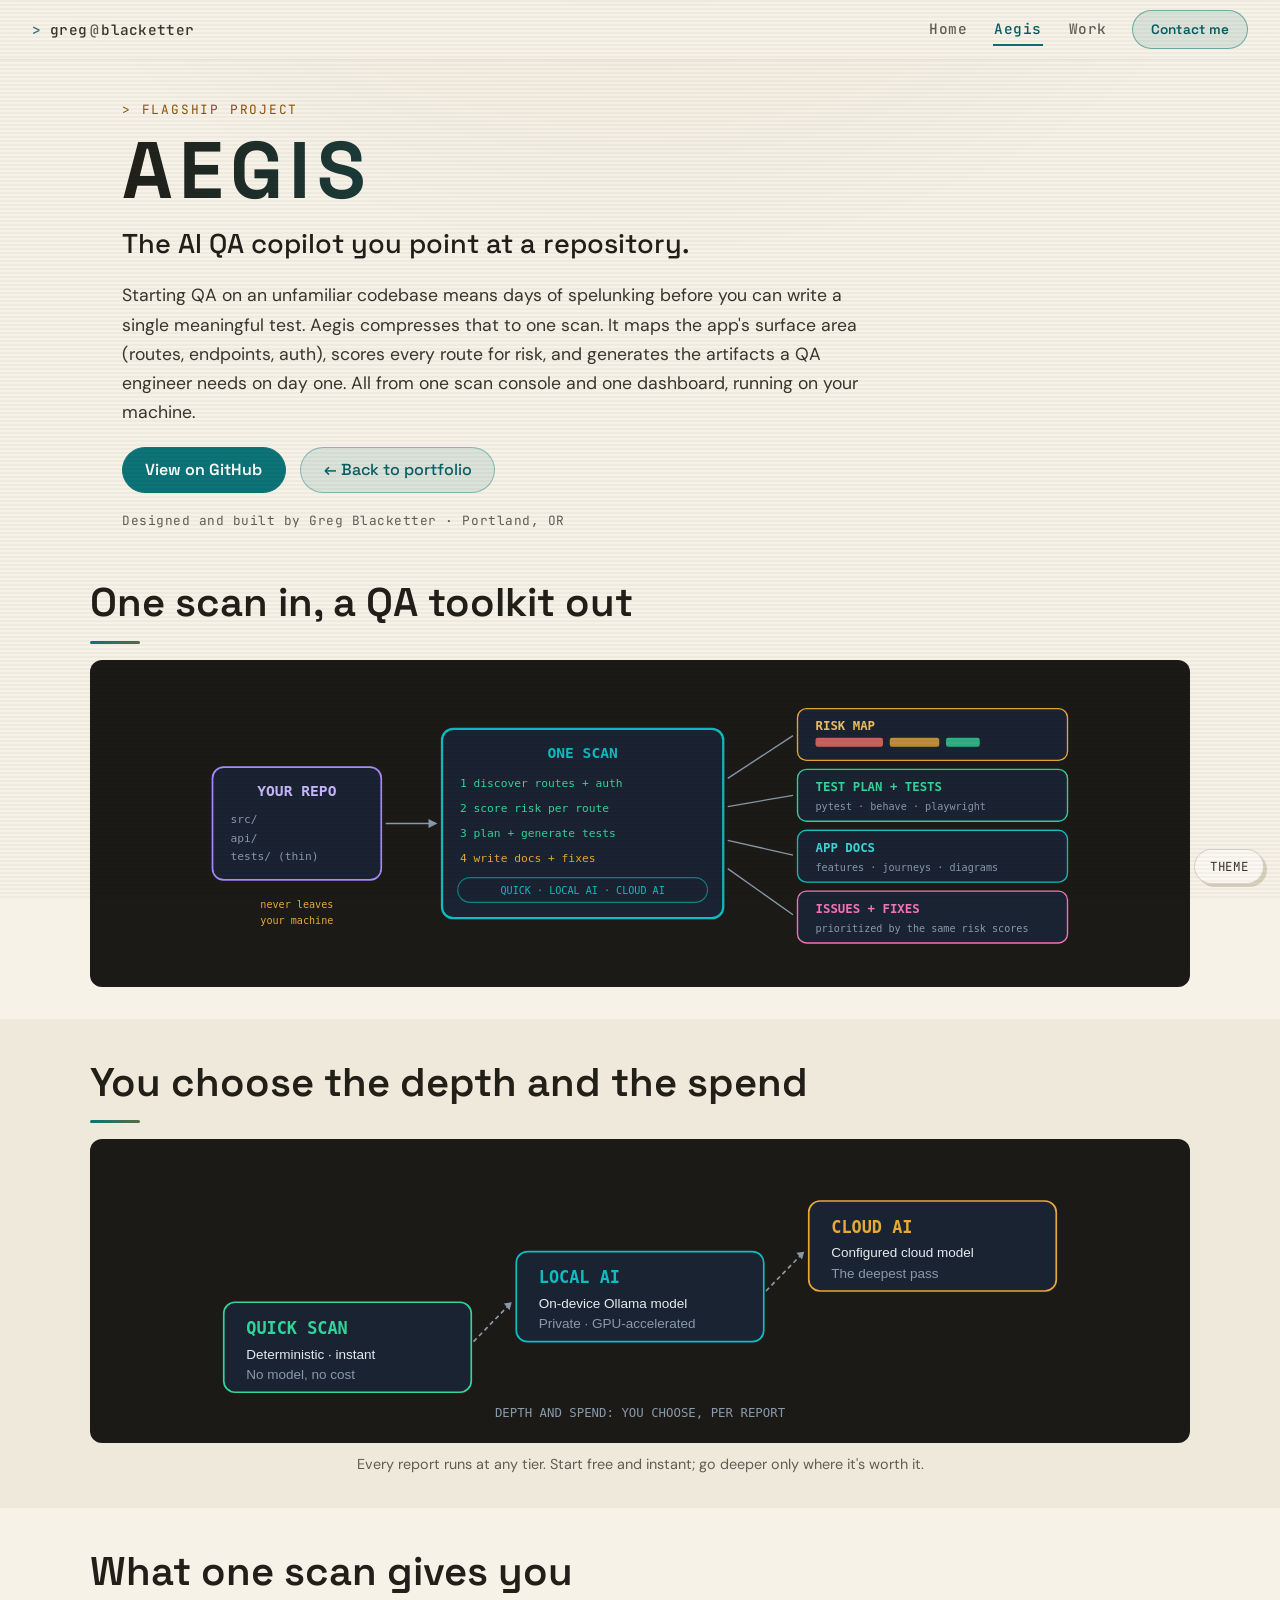
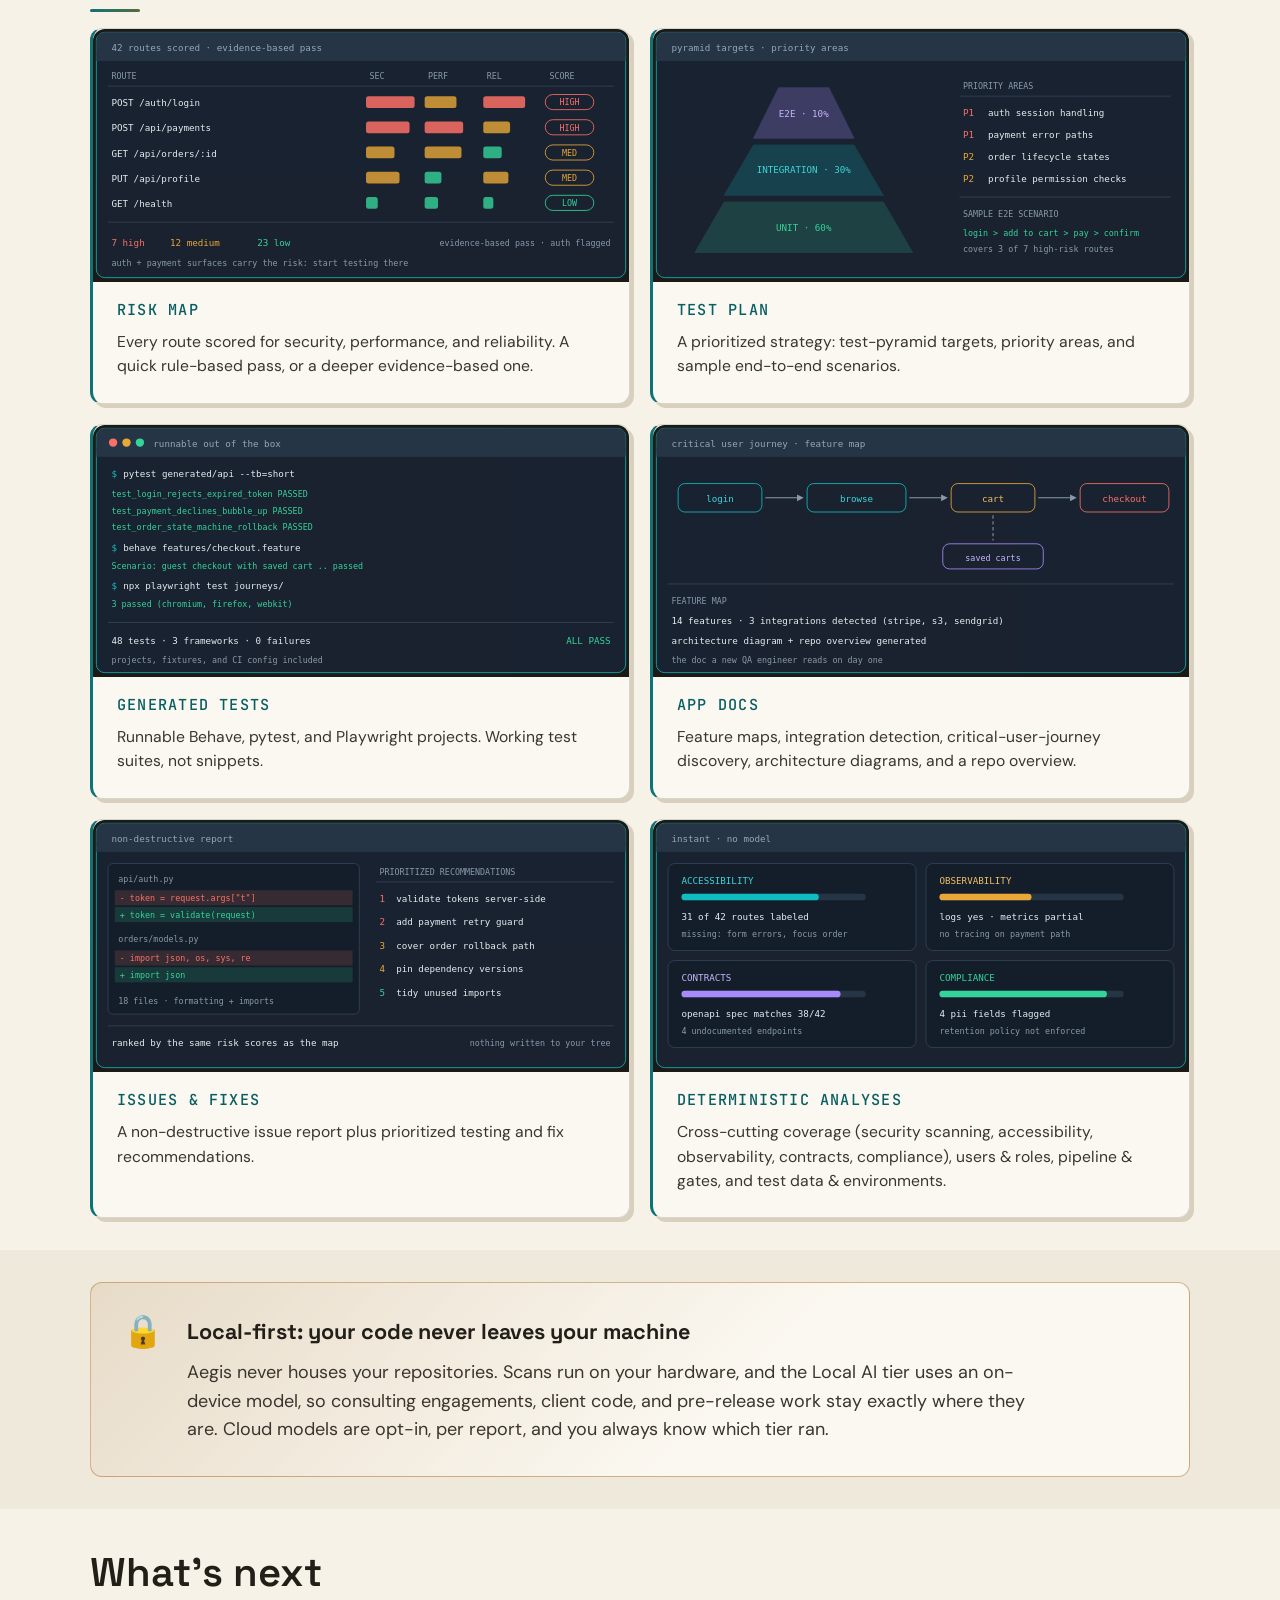
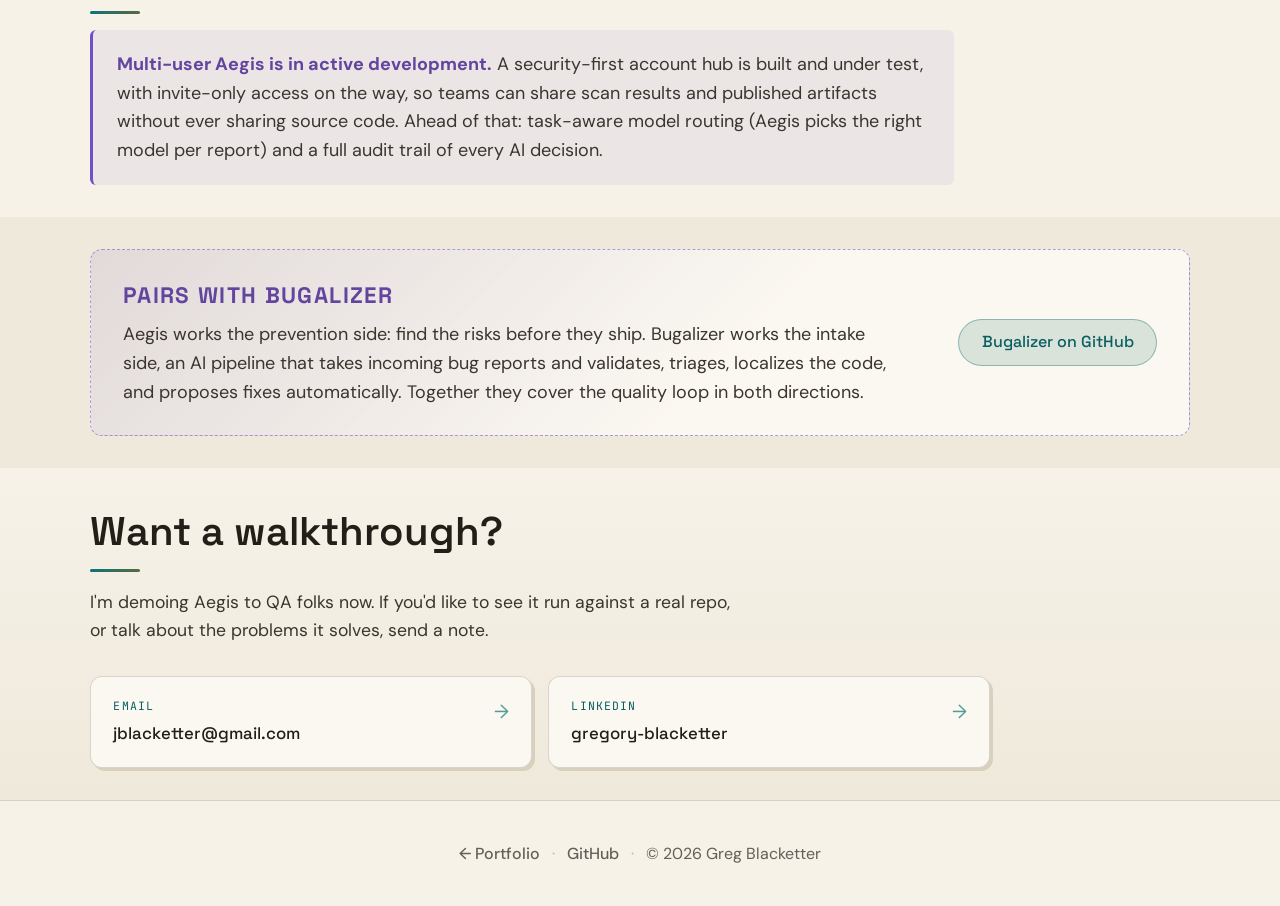
==== commit 83acbbfc: "Rename CTA buttons: 'Work with me' -> 'Contact me'" ====
--- a/aegis.html
+++ b/aegis.html
@@ -209,7 +209,7 @@
       <a class="topbar__link" href="index.html">Home</a>
       <a class="topbar__link" href="aegis.html" aria-current="page">Aegis</a>
       <a class="topbar__link" href="work.html">Work</a>
-      <a class="topbar__cta" href="#contact">Work with me</a>
+      <a class="topbar__cta" href="#contact">Contact me</a>
     </div>
   </nav>
 
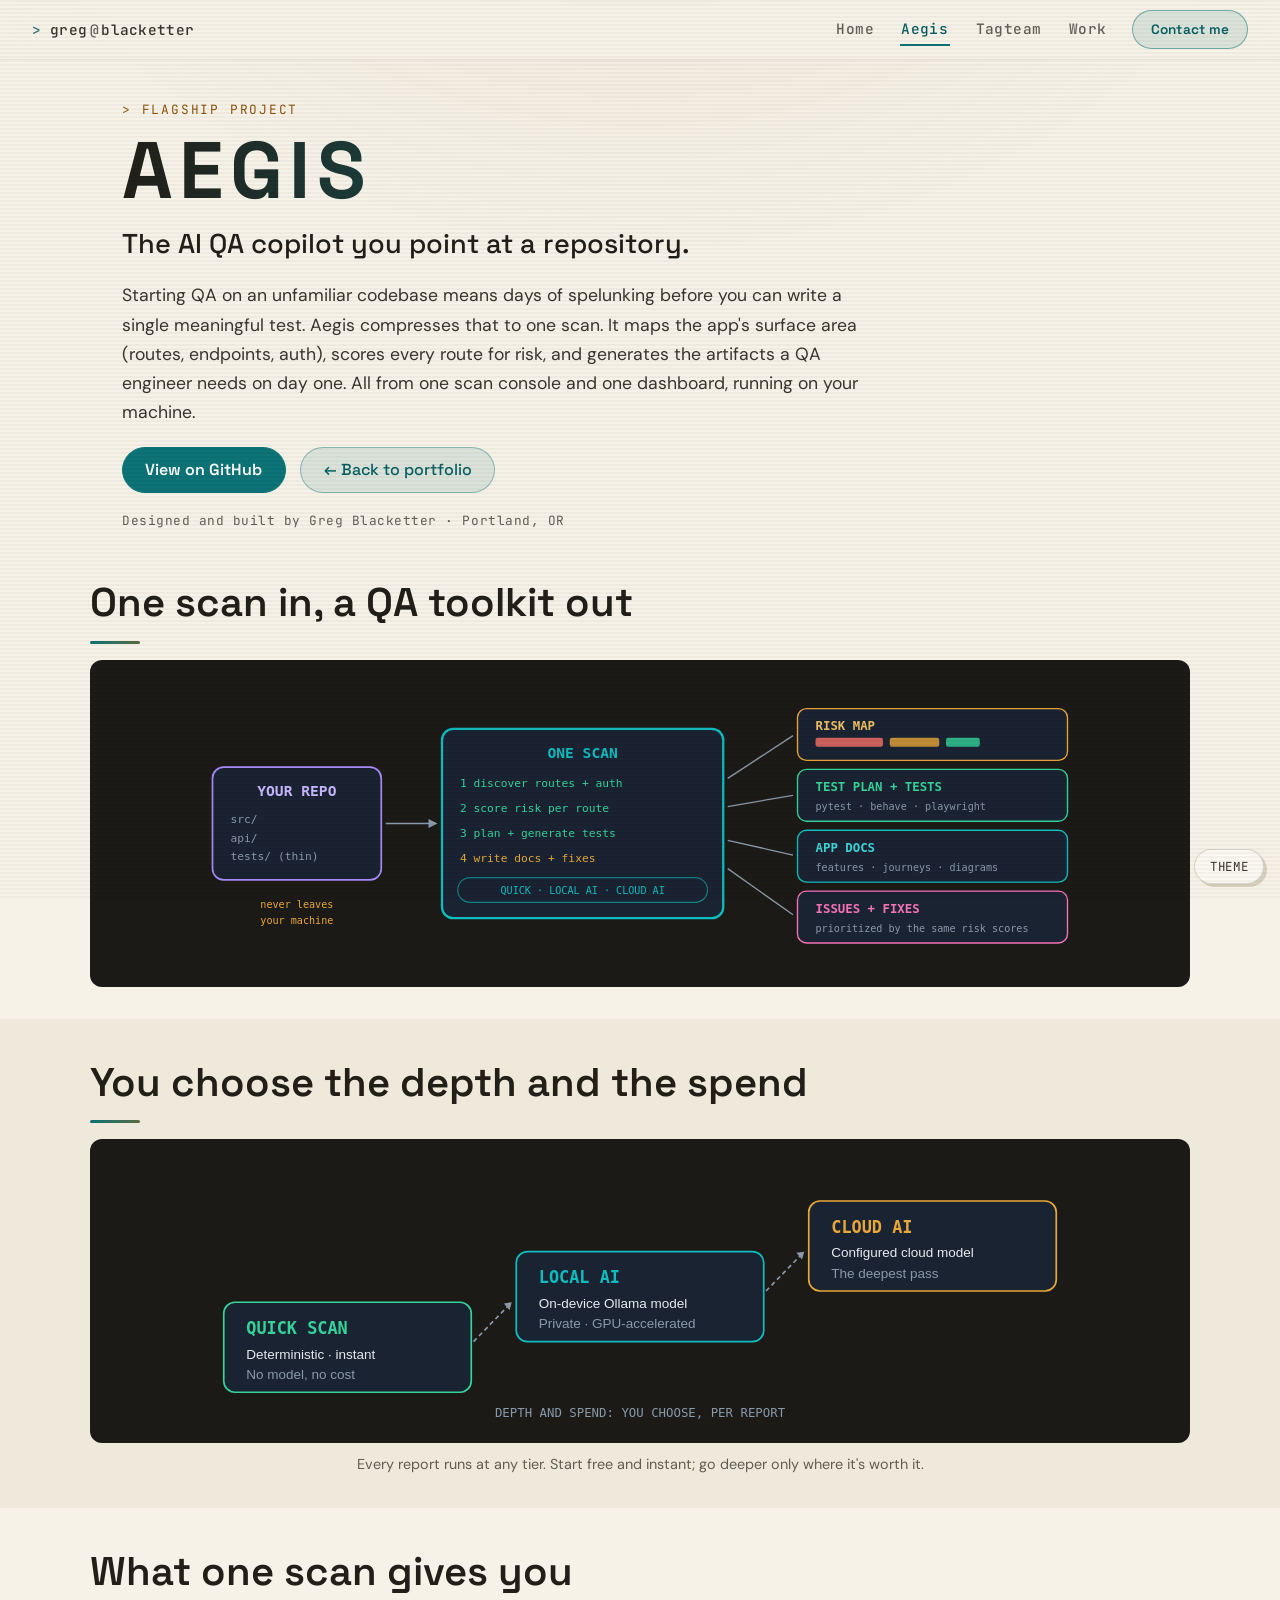
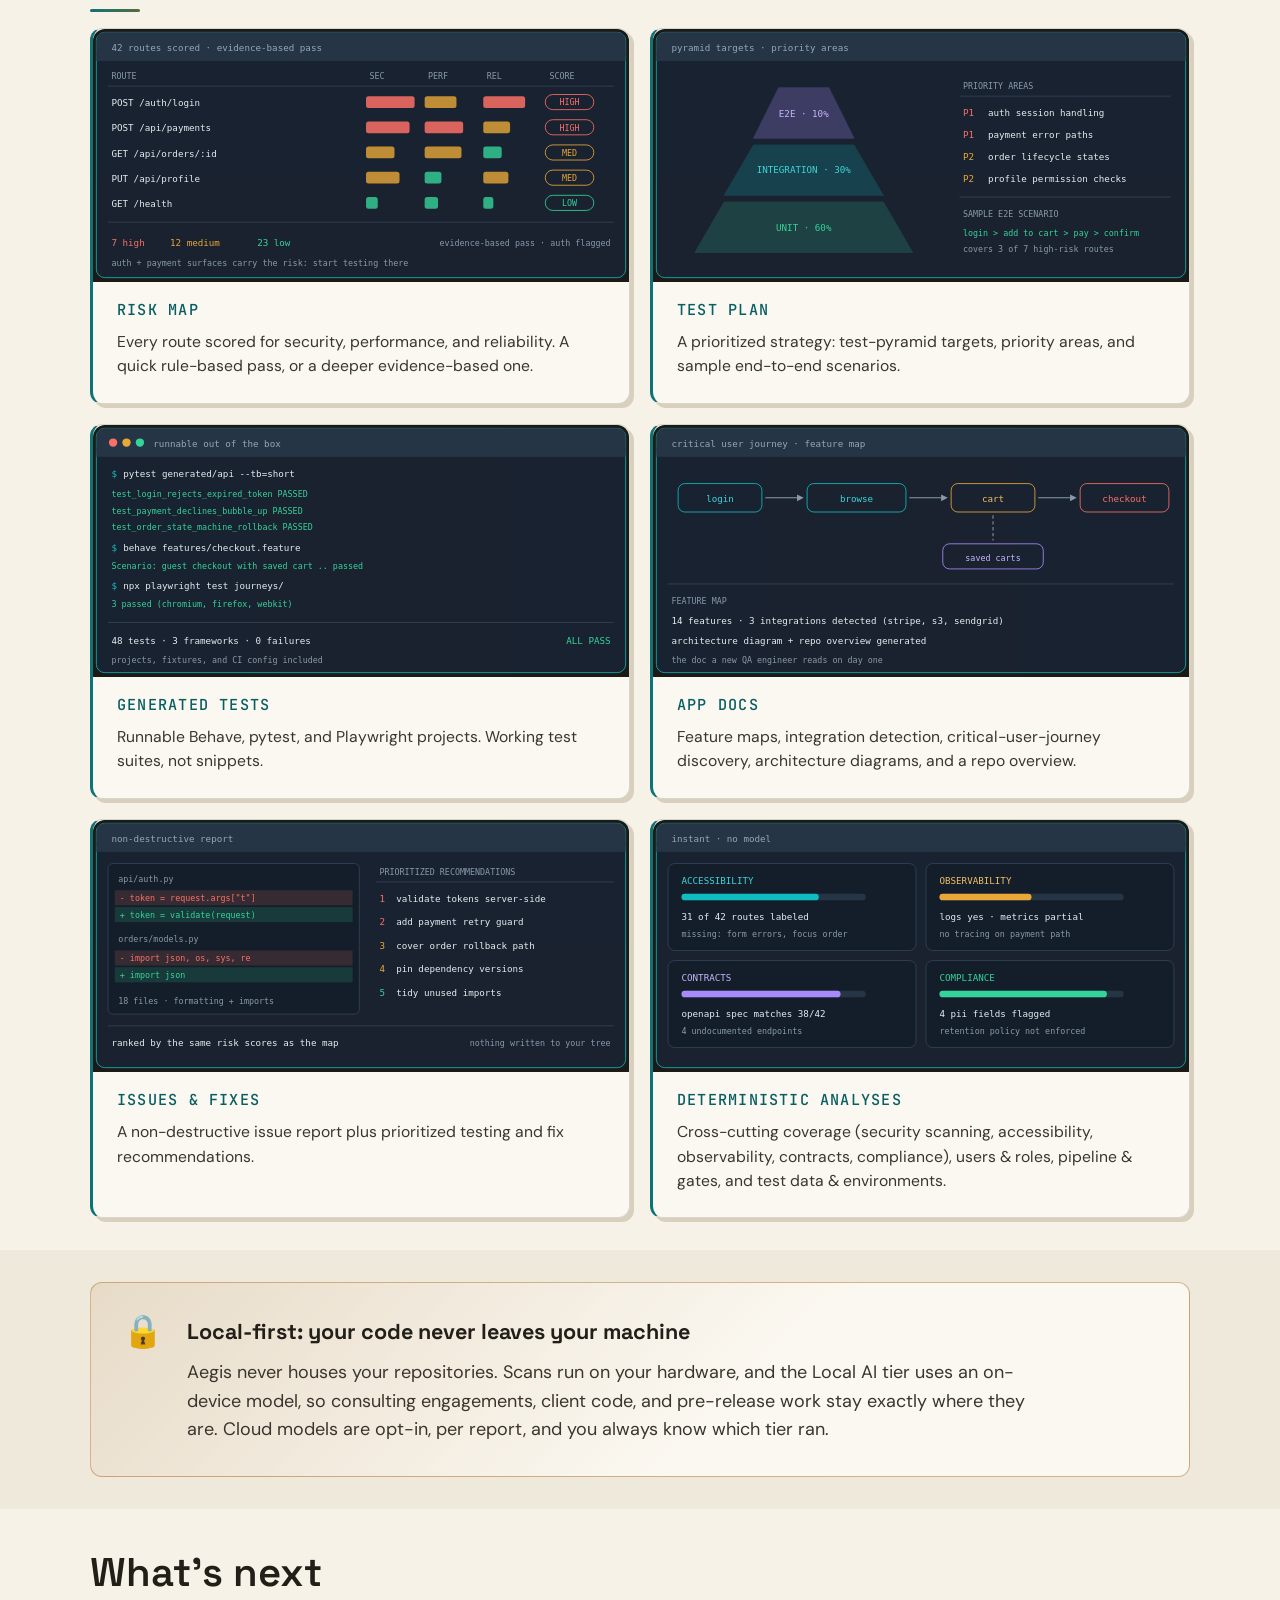
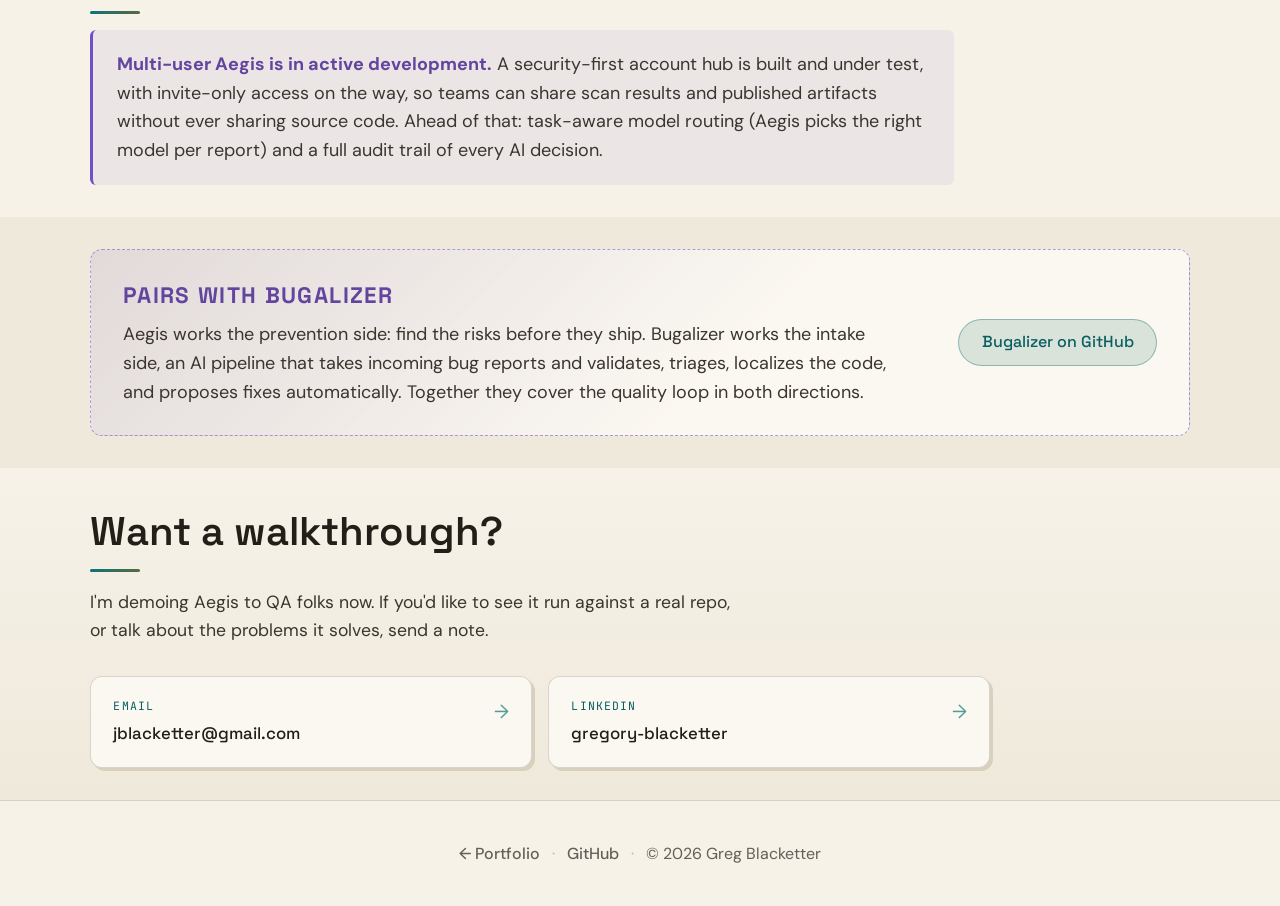
==== commit 7b0f0b8e: "Add Tagteam explainer page and nav link New tagteam.html adapts tagteam's "How Tagteam Works" guide " ====
--- a/aegis.html
+++ b/aegis.html
@@ -208,6 +208,7 @@
     <div class="topbar__nav">
       <a class="topbar__link" href="index.html">Home</a>
       <a class="topbar__link" href="aegis.html" aria-current="page">Aegis</a>
+      <a class="topbar__link" href="tagteam.html">Tagteam</a>
       <a class="topbar__link" href="work.html">Work</a>
       <a class="topbar__cta" href="#contact">Contact me</a>
     </div>
--- a/css/style.css
+++ b/css/style.css
@@ -730,6 +730,8 @@
   transition: color var(--transition);
 }
 .card__link:hover { color: var(--link); }
+.card__links { display: flex; flex-wrap: wrap; gap: 0.4rem 1.25rem; margin-top: auto; }
+.card__links .card__link { margin-top: 0; }
 .card__link-arrow { transition: transform var(--transition); }
 .card__link:hover .card__link-arrow { transform: translateX(3px); }
 
@@ -1342,6 +1344,16 @@
   .hero__cta { padding: 0.55rem 1.1rem; font-size: 0.85rem; }
   .card { padding: 1.25rem; }
   .card__image { margin: -1.25rem -1.25rem 0.75rem -1.25rem; }
+}
+
+/* Narrow phones: five nav items don't fit; the brand prompt already links home */
+@media (max-width: 480px) {
+  .topbar__link[href="index.html"] { display: none; }
+}
+@media (max-width: 360px) {
+  .topbar { padding-inline: 0.75rem; }
+  .topbar__nav { gap: 0.5rem; }
+  .topbar__brand { margin-right: 0.3rem; }
 }
 
 /* ===================================================
